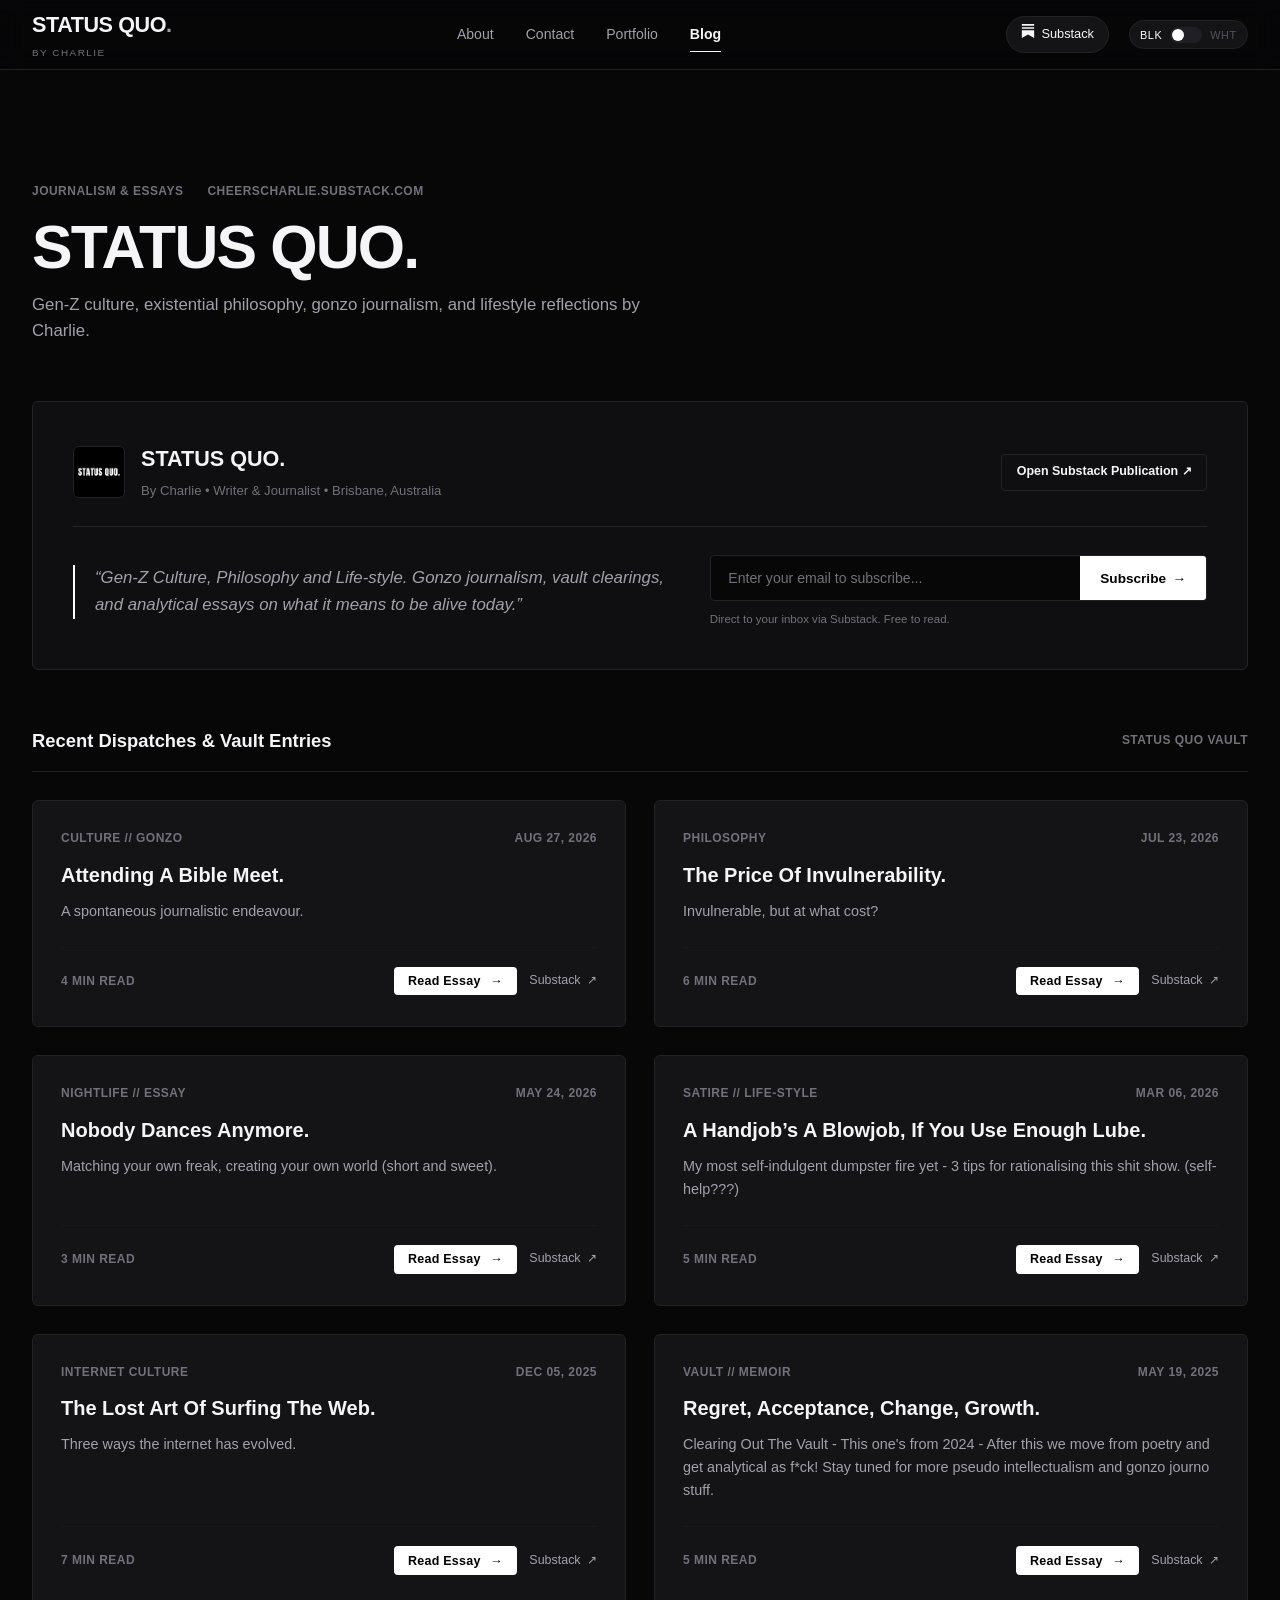
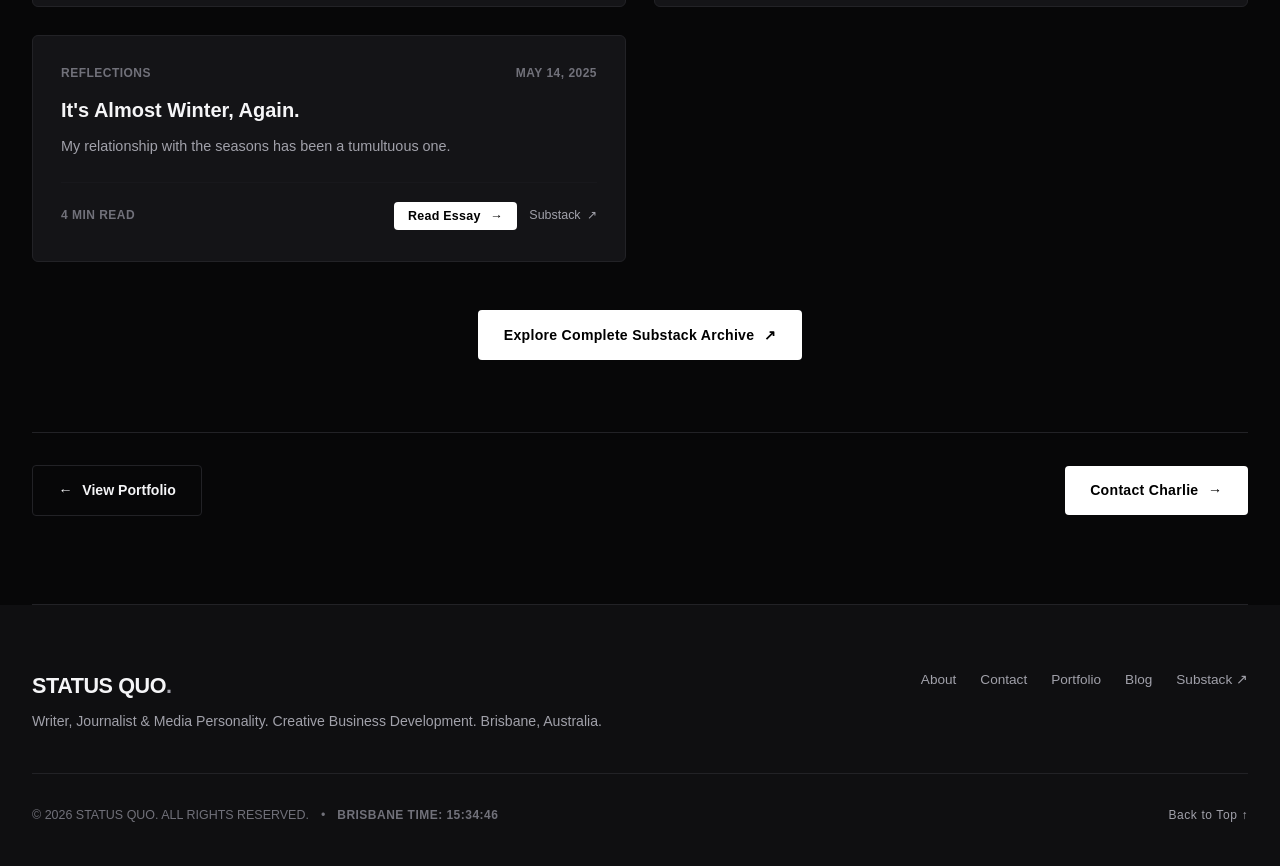
==== blog.html @ aef382a7 "Add files via upload" ====
<!DOCTYPE html>
<html lang="en" data-theme="dark">
<head>
  <meta charset="UTF-8">
  <meta name="viewport" content="width=device-width, initial-scale=1.0">
  <title>BLOG & DISPATCHES — Status Quo. | Charlie</title>
  <meta name="description" content="Status Quo. — Gen-Z Culture, Philosophy and Life-style by Charlie. Dispatches and gonzo journalism from cheerscharlie.substack.com.">

  <!-- Open Graph -->
  <meta property="og:title" content="STATUS QUO. — Blog & Dispatches | Charlie">
  <meta property="og:description" content="Gen-Z Culture, Philosophy and Life-style by Charlie.">
  <meta property="og:type" content="website">
  <meta property="og:image" content="./substack_logo.png">

  <!-- Google Fonts -->
  <link rel="preconnect" href="https://fonts.googleapis.com">
  <link rel="preconnect" href="https://fonts.gstatic.com" crossorigin>
  <link href="https://fonts.googleapis.com/css2?family=Inter:wght@300;400;500;600;700&family=JetBrains+Mono:wght@400;500&family=Space+Grotesk:wght@500;600;700&family=Syne:wght@700;800&display=swap" rel="stylesheet">

  <link rel="stylesheet" href="./style.css">
</head>
<body data-page="blog">

  <!-- Sticky Minimal Navigation -->
  <header class="site-header" id="header">
    <div class="nav-container">
      <a href="./index.html" class="brand-link" aria-label="Status Quo Home">
        <span class="brand-logo-text">STATUS QUO<span class="dot">.</span></span>
        <span class="brand-sub">BY CHARLIE</span>
      </a>

      <nav class="main-nav" aria-label="Main Navigation">
        <ul class="nav-links">
          <li><a href="./index.html#about" class="nav-link">About</a></li>
          <li><a href="./index.html#contact" class="nav-link">Contact</a></li>
          <li><a href="./portfolio.html" class="nav-link">Portfolio</a></li>
          <li><a href="./blog.html" class="nav-link active">Blog</a></li>
        </ul>
      </nav>

      <div class="nav-actions">
        <!-- Substack Outlink -->
        <a href="https://cheerscharlie.substack.com/" target="_blank" rel="noopener noreferrer" class="substack-pill-btn" title="Visit Cheers Charlie Substack">
          <span class="substack-icon">
            <svg width="14" height="14" viewBox="0 0 24 24" fill="currentColor">
              <path d="M22.539 8.242H1.46V5.406h21.08v2.836zM1.46 10.812V24L12 18.11 22.54 24V10.812H1.46zM22.54 0H1.46v2.836h21.08V0z"/>
            </svg>
          </span>
          <span class="substack-text">Substack</span>
        </a>

        <!-- Black Mode / White Mode Switch -->
        <button id="theme-toggle" class="theme-toggle-btn" aria-label="Toggle Black/White Theme" title="Toggle Black/White Mode (Press 'T')">
          <span class="theme-mode-label dark-label">BLK</span>
          <div class="toggle-slider">
            <span class="toggle-thumb"></span>
          </div>
          <span class="theme-mode-label light-label">WHT</span>
        </button>

        <!-- Mobile Menu Toggle -->
        <button id="mobile-toggle" class="mobile-toggle-btn" aria-label="Open Navigation Menu">
          <span></span>
          <span></span>
        </button>
      </div>
    </div>
  </header>

  <!-- Mobile Drawer Menu -->
  <div id="mobile-drawer" class="mobile-drawer" aria-hidden="true">
    <div class="mobile-drawer-inner">
      <ul class="mobile-nav-links">
        <li><a href="./index.html#about" class="mobile-link">About</a></li>
        <li><a href="./index.html#contact" class="mobile-link">Contact</a></li>
        <li><a href="./portfolio.html" class="mobile-link">Portfolio</a></li>
        <li><a href="./blog.html" class="mobile-link active">Blog</a></li>
      </ul>
      <div class="mobile-drawer-footer">
        <a href="https://cheerscharlie.substack.com/" target="_blank" rel="noopener noreferrer" class="btn-primary full-width">
          Read on Substack ↗
        </a>
      </div>
    </div>
  </div>

  <main class="page-main">
    <div class="section-container">

      <!-- ===================================================================
           1. FEED VIEW (Articles List & Substack Banner)
           =================================================================== -->
      <section class="section blog-page-section blog-feed-view" id="blog-feed-view">
        <div class="section-header">
          <div class="section-meta">
            <span class="section-tag mono-tag">JOURNALISM & ESSAYS</span>
            <span class="section-tag mono-tag">CHEERSCHARLIE.SUBSTACK.COM</span>
          </div>
          <div class="section-title-row">
            <h1 class="section-title">STATUS QUO.</h1>
            <p class="section-subtitle">
              Gen-Z culture, existential philosophy, gonzo journalism, and lifestyle reflections by Charlie.
            </p>
          </div>
        </div>

        <!-- Substack Featured Hero Banner -->
        <div class="substack-hero-card">
          <div class="substack-card-header">
            <div class="pub-badge">
              <img src="./substack_logo.png" alt="Status Quo Publication Logo" class="pub-logo-img">
              <div class="pub-info">
                <span class="pub-name">STATUS QUO.</span>
                <span class="pub-desc">By Charlie • Writer & Journalist • Brisbane, Australia</span>
              </div>
            </div>
            <a href="https://cheerscharlie.substack.com/" target="_blank" rel="noopener noreferrer" class="btn-outline sm">
              Open Substack Publication ↗
            </a>
          </div>

          <div class="substack-card-body">
            <div class="substack-blurb">
              <blockquote>
                “Gen-Z Culture, Philosophy and Life-style. Gonzo journalism, vault clearings, and analytical essays on what it means to be alive today.”
              </blockquote>
            </div>

            <!-- Integrated Newsletter Subscribe Widget -->
            <form 
              class="newsletter-box" 
              action="https://cheerscharlie.substack.com/subscribe" 
              method="get" 
              target="_blank"
            >
              <div class="newsletter-input-wrap">
                <input 
                  type="email" 
                  name="email" 
                  class="newsletter-input" 
                  placeholder="Enter your email to subscribe..." 
                  required
                >
                <button type="submit" class="newsletter-submit-btn">
                  <span>Subscribe</span>
                  <span class="btn-arrow">→</span>
                </button>
              </div>
              <p class="newsletter-disclaimer">Direct to your inbox via Substack. Free to read.</p>
            </form>
          </div>
        </div>

        <!-- Articles Feed Header -->
        <div class="articles-feed-header">
          <h2 class="articles-subheading">Recent Dispatches & Vault Entries</h2>
          <span class="mono-tag" id="article-count">STATUS QUO VAULT</span>
        </div>

        <!-- Articles Grid (Injected via script.js) -->
        <div class="articles-grid" id="articles-feed">
          <!-- Dynamically populated from posts-data.js -->
        </div>

        <div class="dispatches-footer-cta">
          <a href="https://cheerscharlie.substack.com/archive" target="_blank" rel="noopener noreferrer" class="btn-minimal">
            <span>Explore Complete Substack Archive</span>
            <span class="btn-arrow">↗</span>
          </a>
        </div>

        <!-- Page Bottom Navigation -->
        <div class="page-bottom-nav">
          <a href="./portfolio.html" class="btn-outline">
            <span class="btn-arrow">←</span>
            <span>View Portfolio</span>
          </a>
          <a href="./index.html#contact" class="btn-minimal">
            <span>Contact Charlie</span>
            <span class="btn-arrow">→</span>
          </a>
        </div>
      </section>

      <!-- ===================================================================
           2. FULL ARTICLE ON-SITE READER VIEW
           =================================================================== -->
      <article class="article-reader-view" id="article-reader-view" aria-hidden="true">
        <!-- Top Reader Navigation -->
        <div class="reader-top-nav">
          <button id="reader-back-btn" class="back-to-feed-btn" title="Back to all dispatches">
            <span>← Back to all essays</span>
          </button>
          <a id="reader-substack-link" href="#" target="_blank" rel="noopener noreferrer" class="btn-ghost">
            <span>Read on Substack</span>
            <span class="btn-arrow">↗</span>
          </a>
        </div>

        <!-- Article Header -->
        <header class="reader-header">
          <div class="reader-meta-row">
            <span class="mono-tag" id="reader-tag">CULTURE // GONZO</span>
            <span class="mono-tag" id="reader-date">AUG 27, 2026</span>
          </div>
          <h1 class="reader-title" id="reader-title">Article Title</h1>
          <div class="reader-byline">
            <span>By Charlie</span> • <span>Brisbane, Australia</span> • <span id="reader-read-time">4 MIN READ</span>
          </div>
        </header>

        <!-- Full Ripped Article Body Prose -->
        <div class="article-content-prose" id="reader-body">
          <!-- Full Substack HTML injected here -->
        </div>

        <!-- Article Bottom Box with Subscribe Form -->
        <div class="reader-footer-box">
          <h3 class="callout-title">Enjoyed this dispatch?</h3>
          <p class="callout-desc" style="margin-bottom: 1.5rem;">
            Subscribe to <strong>Status Quo.</strong> to receive Charlie's unfiltered essays, cultural commentary, and gonzo journalism directly to your inbox.
          </p>
          <form 
            class="newsletter-box" 
            action="https://cheerscharlie.substack.com/subscribe" 
            method="get" 
            target="_blank"
          >
            <div class="newsletter-input-wrap">
              <input 
                type="email" 
                name="email" 
                class="newsletter-input" 
                placeholder="Enter your email to subscribe..." 
                required
              >
              <button type="submit" class="newsletter-submit-btn">
                <span>Subscribe</span>
                <span class="btn-arrow">→</span>
              </button>
            </div>
            <p class="newsletter-disclaimer">Free to read. Direct to your inbox via Substack.</p>
          </form>
        </div>

        <!-- Reader Bottom Navigation (Prev / Back / Next) -->
        <div class="reader-bottom-nav">
          <button id="reader-prev-btn" class="btn-outline sm">
            <span>← Previous Dispatch</span>
          </button>
          <button id="reader-back-bottom-btn" class="btn-ghost">
            <span>All Essays</span>
          </button>
          <button id="reader-next-btn" class="btn-outline sm">
            <span>Next Dispatch →</span>
          </button>
        </div>
      </article>

    </div>
  </main>

  <!-- SITE FOOTER -->
  <footer class="site-footer">
    <div class="footer-container">
      <div class="footer-top">
        <div class="footer-brand">
          <span class="brand-logo-text">STATUS QUO<span class="dot">.</span></span>
          <p class="footer-tagline">Writer, Journalist & Media Personality. Creative Business Development. Brisbane, Australia.</p>
        </div>

        <div class="footer-nav">
          <a href="./index.html#about">About</a>
          <a href="./index.html#contact">Contact</a>
          <a href="./portfolio.html">Portfolio</a>
          <a href="./blog.html">Blog</a>
          <a href="https://cheerscharlie.substack.com/" target="_blank" rel="noopener noreferrer">Substack ↗</a>
        </div>
      </div>

      <div class="footer-bottom">
        <div class="footer-info">
          <span>© 2026 STATUS QUO. ALL RIGHTS RESERVED.</span>
          <span class="footer-sep">•</span>
          <span id="live-clock" class="mono-tag">BRISBANE TIME: --:--:--</span>
        </div>
        <button id="back-to-top" class="back-to-top-btn" title="Back to top">
          Back to Top ↑
        </button>
      </div>
    </div>
  </footer>

  <!-- Substack Posts Data (Ripped Articles) -->
  <script src="./posts-data.js"></script>
  <!-- Site Scripts -->
  <script src="./script.js"></script>
</body>
</html>
---- style.css ----
/* ==========================================================================
   STATUS QUO. — MINIMAL EDITORIAL PORTFOLIO & BLOG
   Design System: Brutalist Minimalism, Black & White Dual Mode
   ========================================================================== */

/* --------------------------------------------------------------------------
   1. CSS CUSTOM PROPERTIES / THEMES
   -------------------------------------------------------------------------- */
:root {
  --font-display: 'Helvetica Neue', Arial, Helvetica, -apple-system, BlinkMacSystemFont, sans-serif;
  --font-logo: 'Helvetica Neue', Arial, Helvetica, -apple-system, BlinkMacSystemFont, sans-serif;
  --font-body: 'Helvetica Neue', Arial, Helvetica, -apple-system, BlinkMacSystemFont, sans-serif;
  --font-mono: Arial, 'Helvetica Neue', Helvetica, -apple-system, BlinkMacSystemFont, sans-serif;

  --transition-theme: background-color 0.25s cubic-bezier(0.16, 1, 0.3, 1),
                      color 0.25s cubic-bezier(0.16, 1, 0.3, 1),
                      border-color 0.25s cubic-bezier(0.16, 1, 0.3, 1);
  --transition-smooth: all 0.2s cubic-bezier(0.16, 1, 0.3, 1);
  --header-height: 70px;
}

/* BLACK MODE (DEFAULT) */
html[data-theme="dark"] {
  --bg-primary: #070708;
  --bg-secondary: #0f0f11;
  --bg-surface: #141417;
  --bg-hover: #1c1c21;
  --bg-glass: rgba(7, 7, 8, 0.85);

  --text-primary: #f5f5f7;
  --text-secondary: #a1a1aa;
  --text-muted: #71717a;
  --text-invert: #070708;

  --border-primary: #222226;
  --border-subtle: #18181c;
  --border-highlight: #3f3f46;

  --accent-solid: #ffffff;
  --accent-text: #000000;
  --tag-bg: #141417;
  --tag-border: #27272a;

  --card-shadow: 0 4px 24px rgba(0, 0, 0, 0.4);
  --lightbox-bg: rgba(5, 5, 6, 0.96);
  --ticker-bg: #0c0c0e;

  --toggle-track: #1f1f24;
  --toggle-thumb: #ffffff;
  --toggle-active-label: #ffffff;
  --toggle-inactive-label: #52525b;
}

/* WHITE MODE */
html[data-theme="light"] {
  --bg-primary: #ffffff;
  --bg-secondary: #f6f6f8;
  --bg-surface: #f0f0f3;
  --bg-hover: #e8e8ed;
  --bg-glass: rgba(255, 255, 255, 0.88);

  --text-primary: #0a0a0c;
  --text-secondary: #4a4a55;
  --text-muted: #828290;
  --text-invert: #ffffff;

  --border-primary: #e0e0e6;
  --border-subtle: #ececf2;
  --border-highlight: #b0b0bc;

  --accent-solid: #0a0a0c;
  --accent-text: #ffffff;
  --tag-bg: #f0f0f4;
  --tag-border: #dcdce4;

  --card-shadow: 0 4px 24px rgba(0, 0, 0, 0.06);
  --lightbox-bg: rgba(250, 250, 252, 0.97);
  --ticker-bg: #f2f2f5;

  --toggle-track: #e0e0e6;
  --toggle-thumb: #0a0a0c;
  --toggle-active-label: #0a0a0c;
  --toggle-inactive-label: #a0a0aa;
}

/* --------------------------------------------------------------------------
   2. RESET & BASE
   -------------------------------------------------------------------------- */
*, *::before, *::after {
  box-sizing: border-box;
  margin: 0;
  padding: 0;
}

html {
  scroll-behavior: smooth;
  font-size: 16px;
  -webkit-font-smoothing: antialiased;
  -moz-osx-font-smoothing: grayscale;
}

body {
  background-color: var(--bg-primary);
  color: var(--text-primary);
  font-family: var(--font-body);
  line-height: 1.6;
  transition: var(--transition-theme);
  overflow-x: hidden;
  min-height: 100vh;
}

img, video {
  display: block;
  max-width: 100%;
  height: auto;
}

a {
  color: inherit;
  text-decoration: none;
  transition: var(--transition-smooth);
}

button {
  font-family: inherit;
  cursor: pointer;
  border: none;
  background: none;
  color: inherit;
}

/* Selection */
::selection {
  background: var(--text-primary);
  color: var(--bg-primary);
}

/* --------------------------------------------------------------------------
   3. TYPOGRAPHY & COMMON ATOMS
   -------------------------------------------------------------------------- */
.mono-tag {
  font-family: var(--font-mono);
  font-size: 0.75rem;
  letter-spacing: 0.04em;
  font-weight: 600;
  text-transform: uppercase;
  color: var(--text-muted);
}

.kbd {
  display: inline-block;
  padding: 0.15rem 0.35rem;
  font-size: 0.7rem;
  font-family: var(--font-mono);
  border: 1px solid var(--border-primary);
  border-radius: 3px;
  background-color: var(--bg-surface);
}

.pulsing-dot {
  display: inline-block;
  width: 7px;
  height: 7px;
  border-radius: 50%;
  background-color: #ef4444;
  margin-right: 6px;
  animation: pulse-red 2s infinite ease-in-out;
}

.pulsing-dot-green {
  display: inline-block;
  width: 8px;
  height: 8px;
  border-radius: 50%;
  background-color: #22c55e;
  margin-right: 6px;
  animation: pulse-green 2s infinite ease-in-out;
}

@keyframes pulse-red {
  0%, 100% { opacity: 1; transform: scale(1); }
  50% { opacity: 0.3; transform: scale(0.85); }
}

@keyframes pulse-green {
  0%, 100% { opacity: 1; transform: scale(1); }
  50% { opacity: 0.4; transform: scale(0.9); }
}

/* --------------------------------------------------------------------------
   4. NAVIGATION HEADER
   -------------------------------------------------------------------------- */
.site-header {
  position: fixed;
  top: 0;
  left: 0;
  width: 100%;
  height: var(--header-height);
  background-color: var(--bg-glass);
  backdrop-filter: blur(12px);
  -webkit-backdrop-filter: blur(12px);
  border-bottom: 1px solid var(--border-primary);
  z-index: 100;
  transition: var(--transition-theme);
}

.nav-container {
  max-width: 1360px;
  height: 100%;
  margin: 0 auto;
  padding: 0 2rem;
  display: flex;
  align-items: center;
  justify-content: space-between;
}

/* Brand */
.brand-link {
  display: flex;
  flex-direction: column;
  gap: 2px;
}

.brand-logo-text {
  font-family: var(--font-logo);
  font-weight: 800;
  font-size: 1.35rem;
  letter-spacing: -0.02em;
  color: var(--text-primary);
  display: flex;
  align-items: baseline;
}

.brand-logo-text .dot {
  color: var(--text-secondary);
}

.brand-sub {
  font-family: var(--font-mono);
  font-size: 0.62rem;
  letter-spacing: 0.15em;
  color: var(--text-muted);
}

/* Main Nav */
.main-nav {
  display: flex;
  align-items: center;
}

.nav-links {
  display: flex;
  list-style: none;
  gap: 2rem;
}

.nav-link {
  font-size: 0.88rem;
  font-weight: 500;
  color: var(--text-secondary);
  display: flex;
  align-items: center;
  gap: 0.35rem;
  padding: 0.4rem 0;
  position: relative;
}

.nav-num {
  font-family: var(--font-mono);
  font-size: 0.68rem;
  color: var(--text-muted);
}

.nav-link:hover {
  color: var(--text-primary);
}

.nav-link::after {
  content: '';
  position: absolute;
  bottom: 0;
  left: 0;
  width: 0;
  height: 1px;
  background-color: var(--text-primary);
  transition: width 0.2s ease;
}

.nav-link:hover::after {
  width: 100%;
}

/* Nav Actions */
.nav-actions {
  display: flex;
  align-items: center;
  gap: 1.25rem;
}

/* Substack Pill Button */
.substack-pill-btn {
  display: inline-flex;
  align-items: center;
  gap: 0.4rem;
  padding: 0.45rem 0.85rem;
  border-radius: 999px;
  background-color: var(--bg-surface);
  border: 1px solid var(--border-primary);
  font-size: 0.8rem;
  font-weight: 500;
  color: var(--text-primary);
}

.substack-pill-btn:hover {
  background-color: var(--accent-solid);
  color: var(--accent-text);
  border-color: var(--accent-solid);
}

/* Theme Toggle Button */
.theme-toggle-btn {
  display: flex;
  align-items: center;
  gap: 0.5rem;
  padding: 0.35rem 0.65rem;
  background-color: var(--bg-surface);
  border: 1px solid var(--border-primary);
  border-radius: 999px;
  transition: var(--transition-smooth);
}

.theme-toggle-btn:hover {
  border-color: var(--border-highlight);
}

.theme-mode-label {
  font-family: var(--font-mono);
  font-size: 0.68rem;
  letter-spacing: 0.05em;
  transition: color 0.2s;
}

.dark-label {
  color: var(--toggle-active-label);
}

.light-label {
  color: var(--toggle-inactive-label);
}

html[data-theme="light"] .dark-label {
  color: var(--toggle-inactive-label);
}

html[data-theme="light"] .light-label {
  color: var(--toggle-active-label);
}

.toggle-slider {
  width: 32px;
  height: 16px;
  background-color: var(--toggle-track);
  border-radius: 999px;
  position: relative;
  padding: 2px;
}

.toggle-thumb {
  position: absolute;
  top: 2px;
  left: 2px;
  width: 12px;
  height: 12px;
  background-color: var(--toggle-thumb);
  border-radius: 50%;
  transition: transform 0.25s cubic-bezier(0.16, 1, 0.3, 1);
}

html[data-theme="light"] .toggle-thumb {
  transform: translateX(16px);
}

/* Mobile Hamburger Toggle */
.mobile-toggle-btn {
  display: none;
  flex-direction: column;
  gap: 6px;
  width: 28px;
  height: 28px;
  justify-content: center;
  align-items: center;
}

.mobile-toggle-btn span {
  width: 20px;
  height: 2px;
  background-color: var(--text-primary);
  transition: var(--transition-smooth);
}

/* Mobile Drawer */
.mobile-drawer {
  position: fixed;
  top: var(--header-height);
  left: 0;
  width: 100%;
  height: calc(100vh - var(--header-height));
  background-color: var(--bg-primary);
  border-top: 1px solid var(--border-primary);
  z-index: 99;
  display: none;
  opacity: 0;
  transform: translateY(-10px);
  transition: opacity 0.25s ease, transform 0.25s ease;
}

.mobile-drawer.open {
  display: block;
  opacity: 1;
  transform: translateY(0);
}

.mobile-drawer-inner {
  padding: 2.5rem 2rem;
  display: flex;
  flex-direction: column;
  height: 100%;
  justify-content: space-between;
}

.mobile-nav-links {
  list-style: none;
  display: flex;
  flex-direction: column;
  gap: 1.5rem;
}

.mobile-link {
  font-family: var(--font-display);
  font-size: 1.75rem;
  font-weight: 700;
  display: flex;
  align-items: center;
  gap: 1rem;
}

/* --------------------------------------------------------------------------
   5. BUTTONS
   -------------------------------------------------------------------------- */
.btn-minimal {
  display: inline-flex;
  align-items: center;
  gap: 0.6rem;
  padding: 0.85rem 1.6rem;
  background-color: var(--accent-solid);
  color: var(--accent-text);
  font-size: 0.88rem;
  font-weight: 600;
  letter-spacing: 0.02em;
  border-radius: 4px;
  transition: var(--transition-smooth);
}

.btn-minimal:hover {
  transform: translateY(-2px);
  box-shadow: 0 6px 20px rgba(0, 0, 0, 0.2);
}

.btn-outline {
  display: inline-flex;
  align-items: center;
  gap: 0.6rem;
  padding: 0.85rem 1.6rem;
  background-color: transparent;
  color: var(--text-primary);
  border: 1px solid var(--border-primary);
  font-size: 0.88rem;
  font-weight: 600;
  border-radius: 4px;
  transition: var(--transition-smooth);
}

.btn-outline:hover {
  border-color: var(--text-primary);
  background-color: var(--bg-hover);
}

.btn-outline.sm {
  padding: 0.45rem 0.9rem;
  font-size: 0.78rem;
}

.btn-ghost {
  display: inline-flex;
  align-items: center;
  gap: 0.4rem;
  font-family: var(--font-mono);
  font-size: 0.82rem;
  color: var(--text-secondary);
  padding: 0.85rem 0;
}

.btn-ghost:hover {
  color: var(--text-primary);
}

.btn-arrow {
  transition: transform 0.2s ease;
}

.btn-minimal:hover .btn-arrow,
.btn-outline:hover .btn-arrow,
.btn-ghost:hover .btn-arrow {
  transform: translateX(3px);
}

.full-width {
  width: 100%;
  justify-content: center;
}

/* --------------------------------------------------------------------------
   6. HERO SECTION
   -------------------------------------------------------------------------- */
.hero-section {
  padding-top: calc(var(--header-height) + 3.5rem);
  padding-bottom: 3rem;
  border-bottom: 1px solid var(--border-primary);
}

.hero-container {
  max-width: 1360px;
  margin: 0 auto;
  padding: 0 2rem;
}

.hero-meta-bar {
  display: flex;
  align-items: center;
  justify-content: space-between;
  padding-bottom: 1.5rem;
  border-bottom: 1px solid var(--border-primary);
  margin-bottom: 2.5rem;
}

.status-live-indicator {
  display: inline-flex;
  align-items: center;
  font-family: var(--font-mono);
  font-size: 0.72rem;
  font-weight: 600;
  letter-spacing: 0.05em;
  color: var(--text-primary);
}

.hero-title-wrap {
  margin-bottom: 2.5rem;
}

.hero-headline {
  font-family: var(--font-display);
  font-size: clamp(2.5rem, 6.5vw, 5.8rem);
  font-weight: 700;
  line-height: 0.95;
  letter-spacing: -0.04em;
  text-transform: uppercase;
}

.outline-text {
  color: transparent;
  -webkit-text-stroke: 1.5px var(--text-primary);
}

.hero-body-grid {
  display: grid;
  grid-template-columns: 1fr 1.1fr;
  gap: 3.5rem;
  align-items: center;
  margin-bottom: 3.5rem;
}

.lead-text {
  font-size: 1.18rem;
  line-height: 1.7;
  color: var(--text-secondary);
  margin-bottom: 2rem;
}

.lead-text strong {
  color: var(--text-primary);
  font-weight: 600;
}

.hero-cta-group {
  display: flex;
  flex-wrap: wrap;
  align-items: center;
  gap: 1rem;
}

/* Hero Visual Banner Frame */
.hero-preview-frame {
  position: relative;
  border: 1px solid var(--border-primary);
  border-radius: 6px;
  overflow: hidden;
  background-color: var(--bg-surface);
}

.preview-media-container {
  position: relative;
  aspect-ratio: 16 / 9;
  cursor: pointer;
  overflow: hidden;
}

.hero-img {
  width: 100%;
  height: 100%;
  object-fit: cover;
  transition: transform 0.5s ease;
}

.preview-media-container:hover .hero-img {
  transform: scale(1.03);
}

.hero-media-overlay {
  position: absolute;
  inset: 0;
  display: flex;
  flex-direction: column;
  justify-content: space-between;
  padding: 1.25rem;
  background: linear-gradient(180deg, rgba(0,0,0,0.6) 0%, transparent 40%, rgba(0,0,0,0.85) 100%);
  color: #ffffff;
  opacity: 0.95;
  transition: opacity 0.25s ease;
}

.overlay-top, .overlay-bottom {
  display: flex;
  justify-content: space-between;
  align-items: center;
}

.overlay-top .tag-mono {
  background: rgba(0,0,0,0.6);
  padding: 0.25rem 0.5rem;
  border-radius: 3px;
  border: 1px solid rgba(255,255,255,0.2);
  color: #ffffff;
  font-size: 0.68rem;
}

.overlay-caption {
  font-size: 0.88rem;
  font-weight: 500;
}

.overlay-action {
  font-family: var(--font-mono);
  font-size: 0.72rem;
  letter-spacing: 0.05em;
  opacity: 0.8;
}

/* Marquee Ticker */
.ticker-strip {
  width: 100%;
  overflow: hidden;
  border-top: 1px solid var(--border-primary);
  padding: 0.85rem 0;
  background-color: var(--ticker-bg);
  white-space: nowrap;
}

.ticker-content {
  display: inline-block;
  animation: marquee 35s linear infinite;
  font-family: var(--font-mono);
  font-size: 0.75rem;
  letter-spacing: 0.12em;
  color: var(--text-muted);
}

.ticker-sep {
  margin: 0 1.25rem;
  color: var(--border-highlight);
}

@keyframes marquee {
  0% { transform: translateX(0%); }
  100% { transform: translateX(-50%); }
}

/* --------------------------------------------------------------------------
   7. SECTIONS GENERAL
   -------------------------------------------------------------------------- */
.section {
  padding: 5.5rem 0;
  border-bottom: 1px solid var(--border-primary);
}

.section-container {
  max-width: 1360px;
  margin: 0 auto;
  padding: 0 2rem;
}

.section-header {
  margin-bottom: 3.5rem;
}

.section-meta {
  display: flex;
  align-items: center;
  gap: 1.5rem;
  margin-bottom: 1rem;
}

.section-title {
  font-family: var(--font-display);
  font-size: clamp(2.2rem, 5vw, 3.8rem);
  font-weight: 700;
  letter-spacing: -0.03em;
  line-height: 1;
  text-transform: uppercase;
}

.section-subtitle {
  font-size: 1.05rem;
  color: var(--text-secondary);
  max-width: 650px;
  margin-top: 0.85rem;
}

/* --------------------------------------------------------------------------
   8. PORTFOLIO SECTION & LIGHTBOX
   -------------------------------------------------------------------------- */
.portfolio-controls {
  display: flex;
  justify-content: space-between;
  align-items: center;
  flex-wrap: wrap;
  gap: 1rem;
  margin-top: 2.5rem;
  padding-bottom: 1.5rem;
  border-bottom: 1px solid var(--border-primary);
}

.filter-pills {
  display: flex;
  gap: 0.6rem;
  flex-wrap: wrap;
}

.filter-btn {
  padding: 0.5rem 1rem;
  border: 1px solid var(--border-primary);
  border-radius: 999px;
  font-size: 0.82rem;
  font-weight: 500;
  color: var(--text-secondary);
  background-color: var(--bg-surface);
  transition: var(--transition-smooth);
  display: inline-flex;
  align-items: center;
  gap: 0.4rem;
}

.filter-btn:hover {
  border-color: var(--border-highlight);
  color: var(--text-primary);
}

.filter-btn.active {
  background-color: var(--accent-solid);
  color: var(--accent-text);
  border-color: var(--accent-solid);
}

.count-badge {
  font-family: var(--font-mono);
  font-size: 0.68rem;
  opacity: 0.75;
}

/* Portfolio Grid */
.portfolio-grid {
  display: grid;
  grid-template-columns: repeat(3, 1fr);
  gap: 1.75rem;
  margin-top: 2.5rem;
}

.portfolio-card {
  position: relative;
  background-color: var(--bg-surface);
  border: 1px solid var(--border-primary);
  border-radius: 6px;
  overflow: hidden;
  cursor: pointer;
  transition: transform 0.3s cubic-bezier(0.16, 1, 0.3, 1),
              box-shadow 0.3s cubic-bezier(0.16, 1, 0.3, 1),
              border-color 0.2s ease;
  display: flex;
  flex-direction: column;
}

.portfolio-card:hover {
  transform: translateY(-4px);
  border-color: var(--border-highlight);
  box-shadow: var(--card-shadow);
}

.card-media-wrapper {
  position: relative;
  aspect-ratio: 16 / 9;
  background-color: #000000;
  overflow: hidden;
}

.card-media-wrapper img {
  width: 100%;
  height: 100%;
  object-fit: cover;
  transition: transform 0.5s cubic-bezier(0.16, 1, 0.3, 1);
}

.card-media-wrapper video {
  width: 100%;
  height: 100%;
  object-fit: cover;
}

.portfolio-card:hover .card-media-wrapper img {
  transform: scale(1.05);
}

/* Card badges */
.card-type-badge {
  position: absolute;
  top: 10px;
  left: 10px;
  padding: 3px 8px;
  background: rgba(0, 0, 0, 0.75);
  backdrop-filter: blur(4px);
  color: #ffffff;
  font-family: var(--font-mono);
  font-size: 0.65rem;
  border-radius: 3px;
  letter-spacing: 0.05em;
  border: 1px solid rgba(255, 255, 255, 0.15);
  display: flex;
  align-items: center;
  gap: 4px;
}

.card-view-badge {
  position: absolute;
  bottom: 10px;
  right: 10px;
  width: 28px;
  height: 28px;
  background: rgba(0, 0, 0, 0.75);
  color: #ffffff;
  border-radius: 50%;
  display: flex;
  align-items: center;
  justify-content: center;
  font-size: 0.85rem;
  opacity: 0;
  transform: scale(0.85);
  transition: opacity 0.2s, transform 0.2s;
}

.portfolio-card:hover .card-view-badge {
  opacity: 1;
  transform: scale(1);
}

.card-info {
  padding: 1.1rem 1.25rem;
  display: flex;
  flex-direction: column;
  gap: 0.35rem;
  background-color: var(--bg-surface);
  border-top: 1px solid var(--border-subtle);
  flex-grow: 1;
}

.card-meta-row {
  display: flex;
  justify-content: space-between;
  align-items: center;
}

.card-index {
  font-family: var(--font-mono);
  font-size: 0.7rem;
  color: var(--text-muted);
}

.card-tag {
  font-family: var(--font-mono);
  font-size: 0.68rem;
  color: var(--text-secondary);
}

.card-title {
  font-size: 0.95rem;
  font-weight: 600;
  color: var(--text-primary);
  line-height: 1.35;
}

/* Portfolio Callout */
.portfolio-callout {
  margin-top: 3.5rem;
  padding: 2.5rem;
  background-color: var(--bg-secondary);
  border: 1px solid var(--border-primary);
  border-radius: 6px;
  display: flex;
  justify-content: space-between;
  align-items: center;
  flex-wrap: wrap;
  gap: 1.5rem;
}

.callout-title {
  font-size: 1.3rem;
  font-weight: 700;
  margin-bottom: 0.35rem;
}

.callout-desc {
  color: var(--text-secondary);
  font-size: 0.95rem;
}

/* --------------------------------------------------------------------------
   9. LIGHTBOX MODAL
   -------------------------------------------------------------------------- */
.lightbox {
  position: fixed;
  inset: 0;
  z-index: 1000;
  display: flex;
  align-items: center;
  justify-content: center;
  opacity: 0;
  pointer-events: none;
  transition: opacity 0.25s ease;
}

.lightbox.active {
  opacity: 1;
  pointer-events: auto;
}

.lightbox-backdrop {
  position: absolute;
  inset: 0;
  background-color: var(--lightbox-bg);
  backdrop-filter: blur(16px);
  -webkit-backdrop-filter: blur(16px);
}

.lightbox-content-box {
  position: relative;
  width: 92vw;
  max-width: 1240px;
  height: 90vh;
  display: flex;
  flex-direction: column;
  z-index: 2;
}

.lightbox-topbar {
  display: flex;
  justify-content: space-between;
  align-items: center;
  padding: 0.5rem 0 1rem;
}

.lightbox-indexer {
  display: flex;
  gap: 1rem;
  align-items: center;
}

.lightbox-close-btn {
  font-size: 1.4rem;
  padding: 0.4rem 0.8rem;
  border: 1px solid var(--border-primary);
  border-radius: 4px;
  background-color: var(--bg-surface);
  color: var(--text-primary);
  transition: var(--transition-smooth);
}

.lightbox-close-btn:hover {
  background-color: var(--accent-solid);
  color: var(--accent-text);
}

.lightbox-media-viewport {
  position: relative;
  flex-grow: 1;
  display: flex;
  align-items: center;
  justify-content: center;
  overflow: hidden;
}

.lightbox-media-stage {
  max-width: 100%;
  max-height: 100%;
  display: flex;
  align-items: center;
  justify-content: center;
}

.lightbox-media-stage img,
.lightbox-media-stage video {
  max-width: 100%;
  max-height: 70vh;
  object-fit: contain;
  border-radius: 4px;
  border: 1px solid var(--border-primary);
}

.lightbox-nav-btn {
  position: absolute;
  top: 50%;
  transform: translateY(-50%);
  width: 48px;
  height: 48px;
  border-radius: 50%;
  border: 1px solid var(--border-primary);
  background-color: var(--bg-surface);
  color: var(--text-primary);
  font-size: 1.75rem;
  display: flex;
  align-items: center;
  justify-content: center;
  z-index: 10;
  transition: var(--transition-smooth);
}

.lightbox-nav-btn:hover {
  background-color: var(--accent-solid);
  color: var(--accent-text);
}

.prev-btn { left: 1rem; }
.next-btn { right: 1rem; }

.lightbox-footer {
  display: flex;
  justify-content: space-between;
  align-items: center;
  padding: 1rem 0 0.5rem;
  border-top: 1px solid var(--border-primary);
}

.lightbox-title {
  font-size: 1.15rem;
  font-weight: 700;
  color: var(--text-primary);
}

.lightbox-desc {
  font-size: 0.85rem;
  color: var(--text-secondary);
}

.lightbox-link {
  color: var(--text-primary);
  border-bottom: 1px solid currentColor;
}

/* --------------------------------------------------------------------------
   10. DISPATCHES / SUBSTACK SECTION
   -------------------------------------------------------------------------- */
.substack-hero-card {
  background-color: var(--bg-secondary);
  border: 1px solid var(--border-primary);
  border-radius: 6px;
  padding: 2.5rem;
  margin-bottom: 3.5rem;
}

.substack-card-header {
  display: flex;
  justify-content: space-between;
  align-items: center;
  padding-bottom: 1.5rem;
  border-bottom: 1px solid var(--border-primary);
  margin-bottom: 1.75rem;
}

.pub-badge {
  display: flex;
  align-items: center;
  gap: 1rem;
}

.pub-logo-img {
  width: 52px;
  height: 52px;
  border-radius: 6px;
  object-fit: cover;
  border: 1px solid var(--border-primary);
}

.pub-name {
  font-family: var(--font-display);
  font-size: 1.35rem;
  font-weight: 700;
  color: var(--text-primary);
  display: block;
}

.pub-desc {
  font-size: 0.82rem;
  color: var(--text-muted);
}

.substack-card-body {
  display: grid;
  grid-template-columns: 1.2fr 1fr;
  gap: 2.5rem;
  align-items: center;
}

.substack-blurb blockquote {
  font-size: 1.05rem;
  font-style: italic;
  line-height: 1.6;
  color: var(--text-secondary);
  border-left: 2px solid var(--accent-solid);
  padding-left: 1.25rem;
}

/* Newsletter Input Form */
.newsletter-box {
  display: flex;
  flex-direction: column;
  gap: 0.6rem;
}

.newsletter-input-wrap {
  display: flex;
  background-color: var(--bg-primary);
  border: 1px solid var(--border-primary);
  border-radius: 4px;
  overflow: hidden;
  transition: border-color 0.2s ease;
}

.newsletter-input-wrap:focus-within {
  border-color: var(--text-primary);
}

.newsletter-input {
  flex-grow: 1;
  padding: 0.85rem 1.1rem;
  background: transparent;
  border: none;
  font-size: 0.88rem;
  color: var(--text-primary);
  outline: none;
}

.newsletter-input::placeholder {
  color: var(--text-muted);
}

.newsletter-submit-btn {
  padding: 0.85rem 1.25rem;
  background-color: var(--accent-solid);
  color: var(--accent-text);
  font-weight: 600;
  font-size: 0.85rem;
  display: inline-flex;
  align-items: center;
  gap: 0.4rem;
  transition: var(--transition-smooth);
}

.newsletter-submit-btn:hover {
  opacity: 0.9;
}

.newsletter-disclaimer {
  font-size: 0.72rem;
  color: var(--text-muted);
}

/* Articles Feed */
.articles-feed-header {
  display: flex;
  justify-content: space-between;
  align-items: center;
  padding-bottom: 1rem;
  border-bottom: 1px solid var(--border-primary);
  margin-bottom: 1.75rem;
}

.articles-subheading {
  font-size: 1.15rem;
  font-weight: 600;
}

.articles-grid {
  display: grid;
  grid-template-columns: repeat(2, 1fr);
  gap: 1.75rem;
}

.article-card {
  background-color: var(--bg-surface);
  border: 1px solid var(--border-primary);
  border-radius: 6px;
  padding: 1.75rem;
  display: flex;
  flex-direction: column;
  justify-content: space-between;
  transition: transform 0.25s cubic-bezier(0.16, 1, 0.3, 1),
              border-color 0.2s ease;
}

.article-card:hover {
  transform: translateY(-3px);
  border-color: var(--border-highlight);
}

.article-meta {
  display: flex;
  justify-content: space-between;
  align-items: center;
  margin-bottom: 0.85rem;
}

.article-title {
  font-family: var(--font-display);
  font-size: 1.25rem;
  font-weight: 700;
  line-height: 1.3;
  margin-bottom: 0.75rem;
  color: var(--text-primary);
}

.article-card:hover .article-title {
  text-decoration: underline;
  text-underline-offset: 4px;
}

.article-excerpt {
  font-size: 0.9rem;
  line-height: 1.6;
  color: var(--text-secondary);
  margin-bottom: 1.5rem;
  flex-grow: 1;
}

.article-footer {
  display: flex;
  justify-content: space-between;
  align-items: center;
  padding-top: 1rem;
  border-top: 1px solid var(--border-subtle);
}

.article-read-btn {
  font-size: 0.82rem;
  font-weight: 600;
  display: inline-flex;
  align-items: center;
  gap: 0.35rem;
  color: var(--text-primary);
}

.article-read-btn:hover {
  gap: 0.55rem;
}

.dispatches-footer-cta {
  margin-top: 3rem;
  display: flex;
  justify-content: center;
}

/* --------------------------------------------------------------------------
   11. ABOUT SECTION
   -------------------------------------------------------------------------- */
.about-grid {
  display: grid;
  grid-template-columns: 400px 1fr;
  gap: 3.5rem;
  align-items: start;
}

.about-portrait-frame {
  position: relative;
}

.portrait-wrap {
  position: relative;
  aspect-ratio: 1 / 1;
  border-radius: 6px;
  overflow: hidden;
  border: 1px solid var(--border-primary);
  background-color: var(--bg-surface);
}

.portrait-img {
  width: 100%;
  height: 100%;
  object-fit: cover;
  filter: grayscale(100%) contrast(1.1);
  transition: filter 0.4s ease;
}

.portrait-wrap:hover .portrait-img {
  filter: grayscale(0%) contrast(1);
}

.portrait-overlay {
  position: absolute;
  bottom: 0;
  left: 0;
  width: 100%;
  padding: 0.75rem 1rem;
  background: linear-gradient(180deg, transparent 0%, rgba(0, 0, 0, 0.85) 100%);
  color: #ffffff;
}

.portrait-caption {
  margin-top: 0.75rem;
  text-align: center;
}

.portrait-caption .mono-tag {
  font-weight: 500;
  font-size: 0.78rem;
  letter-spacing: 0.03em;
  color: var(--text-muted);
}

.about-content {
  display: flex;
  flex-direction: column;
  gap: 1.75rem;
}

.about-statement {
  font-family: var(--font-display);
  font-size: clamp(1.4rem, 2.5vw, 1.85rem);
  line-height: 1.35;
  font-weight: 600;
  color: var(--text-primary);
}

.about-paragraphs {
  display: flex;
  flex-direction: column;
  gap: 1.1rem;
  font-size: 1.02rem;
  line-height: 1.75;
  color: var(--text-secondary);
}

.about-experience-block {
  margin: 0.35rem 0;
  display: flex;
  flex-direction: column;
  gap: 0.6rem;
}

.experience-heading {
  color: var(--text-primary);
  font-size: 1rem;
}

.about-experience-list {
  list-style: none;
  display: flex;
  flex-direction: column;
  gap: 0.45rem;
  padding-left: 0.2rem;
}

.about-experience-list li {
  position: relative;
  padding-left: 1.25rem;
  color: var(--text-secondary);
  line-height: 1.6;
}

.about-experience-list li::before {
  content: "—";
  position: absolute;
  left: 0;
  color: var(--text-muted);
  font-weight: 500;
}

.spec-grid {
  display: grid;
  grid-template-columns: repeat(2, 1fr);
  gap: 1.25rem;
  margin-top: 1rem;
  padding-top: 1.5rem;
  border-top: 1px solid var(--border-primary);
}

.spec-item {
  display: flex;
  flex-direction: column;
  gap: 0.35rem;
}

.spec-val {
  font-size: 0.95rem;
  font-weight: 600;
  color: var(--text-primary);
}

/* --------------------------------------------------------------------------
   12. CONTACT SECTION
   -------------------------------------------------------------------------- */
.contact-card {
  background-color: var(--bg-secondary);
  border: 1px solid var(--border-primary);
  border-radius: 6px;
  padding: 3rem;
  display: grid;
  grid-template-columns: 1.2fr 1fr;
  gap: 3.5rem;
  align-items: start;
}

.contact-prompt {
  font-family: var(--font-display);
  font-size: 1.85rem;
  font-weight: 700;
  margin-bottom: 0.75rem;
}

.contact-desc {
  font-size: 1rem;
  color: var(--text-secondary);
  margin-bottom: 2rem;
  line-height: 1.6;
}

.contact-channels {
  display: flex;
  flex-direction: column;
  gap: 1.25rem;
}

.channel-row {
  display: flex;
  align-items: center;
  gap: 1.5rem;
}

.channel-label {
  min-width: 100px;
}

.channel-link {
  font-size: 0.92rem;
  font-weight: 500;
  color: var(--text-primary);
  border-bottom: 1px solid transparent;
}

.channel-link:hover {
  border-bottom-color: currentColor;
}

.email-copy-wrap {
  display: flex;
  align-items: center;
  gap: 0.75rem;
}

.copy-btn {
  padding: 0.25rem 0.55rem;
  border: 1px solid var(--border-primary);
  border-radius: 3px;
  background-color: var(--bg-surface);
  font-family: var(--font-mono);
  font-size: 0.68rem;
  letter-spacing: 0.05em;
  color: var(--text-secondary);
  transition: var(--transition-smooth);
}

.copy-btn:hover {
  background-color: var(--accent-solid);
  color: var(--accent-text);
}

.inquiry-box {
  background-color: var(--bg-surface);
  border: 1px solid var(--border-primary);
  border-radius: 6px;
  padding: 2rem;
  display: flex;
  flex-direction: column;
  gap: 1.25rem;
}

.inquiry-status {
  font-size: 0.95rem;
  color: var(--text-primary);
  line-height: 1.5;
}

.inquiry-actions {
  display: flex;
  flex-direction: column;
  gap: 0.75rem;
}

/* --------------------------------------------------------------------------
   13. FOOTER
   -------------------------------------------------------------------------- */
.site-footer {
  padding: 4rem 0 2.5rem;
  background-color: var(--bg-secondary);
}

.footer-container {
  max-width: 1360px;
  margin: 0 auto;
  padding: 0 2rem;
}

.footer-top {
  display: flex;
  justify-content: space-between;
  align-items: flex-start;
  padding-bottom: 2.5rem;
  border-bottom: 1px solid var(--border-primary);
  margin-bottom: 2rem;
  flex-wrap: wrap;
  gap: 2rem;
}

.footer-tagline {
  font-size: 0.88rem;
  color: var(--text-secondary);
  margin-top: 0.4rem;
}

.footer-nav {
  display: flex;
  gap: 1.5rem;
  flex-wrap: wrap;
}

.footer-nav a {
  font-size: 0.85rem;
  color: var(--text-secondary);
}

.footer-nav a:hover {
  color: var(--text-primary);
}

.footer-bottom {
  display: flex;
  justify-content: space-between;
  align-items: center;
  flex-wrap: wrap;
  gap: 1rem;
}

.footer-info {
  display: flex;
  align-items: center;
  gap: 0.75rem;
  font-size: 0.78rem;
  color: var(--text-muted);
}

.back-to-top-btn {
  font-family: var(--font-mono);
  font-size: 0.75rem;
  letter-spacing: 0.05em;
  color: var(--text-secondary);
  border-bottom: 1px solid transparent;
}

.back-to-top-btn:hover {
  color: var(--text-primary);
  border-bottom-color: currentColor;
}

/* --------------------------------------------------------------------------
   14. RESPONSIVE MEDIA QUERIES
   -------------------------------------------------------------------------- */
@media (max-width: 1024px) {
  .hero-body-grid {
    grid-template-columns: 1fr;
    gap: 2rem;
  }

  .portfolio-grid {
    grid-template-columns: repeat(2, 1fr);
  }

  .substack-card-body {
    grid-template-columns: 1fr;
    gap: 1.75rem;
  }

  .about-grid {
    grid-template-columns: 1fr;
    gap: 2.5rem;
  }

  .about-portrait-frame {
    max-width: 320px;
  }

  .contact-card {
    grid-template-columns: 1fr;
    gap: 2.5rem;
    padding: 2rem;
  }
}

@media (max-width: 768px) {
  .main-nav {
    display: none;
  }

  .mobile-toggle-btn {
    display: flex;
  }

  .portfolio-grid {
    grid-template-columns: 1fr;
  }

  .articles-grid {
    grid-template-columns: 1fr;
  }

  .spec-grid {
    grid-template-columns: 1fr;
  }

  .hero-meta-bar {
    flex-direction: column;
    align-items: flex-start;
    gap: 0.6rem;
  }

  .nav-container {
    padding: 0 1.25rem;
  }

  .section-container,
  .hero-container,
  .footer-container {
    padding: 0 1.25rem;
  }

  .lightbox-nav-btn {
    width: 40px;
    height: 40px;
    font-size: 1.4rem;
  }
  .prev-btn { left: 0.5rem; }
  .next-btn { right: 0.5rem; }
}


/* --------------------------------------------------------------------------
   15. MULTI-PAGE & CLEAN MEDIA EXTENSIONS (NO CAPTIONS)
   -------------------------------------------------------------------------- */
.page-main {
  padding-top: calc(var(--header-height) + 1.5rem);
}

.nav-link.active {
  color: var(--text-primary);
  font-weight: 600;
}

.nav-link.active::after {
  width: 100%;
}

/* Home Intro Box */
.hero-intro-box {
  max-width: 860px;
  margin-bottom: 3.5rem;
}

/* Clean Media Cards (No Captions) */
.clean-media-card {
  padding: 0;
  border: 1px solid var(--border-primary);
  border-radius: 6px;
  overflow: hidden;
  background-color: #000000;
  transition: transform 0.3s cubic-bezier(0.16, 1, 0.3, 1),
              border-color 0.2s ease,
              box-shadow 0.3s cubic-bezier(0.16, 1, 0.3, 1);
}

.clean-media-card:hover {
  transform: translateY(-4px) scale(1.01);
  border-color: var(--border-highlight);
  box-shadow: var(--card-shadow);
}

.clean-media-card .card-media-wrapper {
  aspect-ratio: 16 / 9;
  width: 100%;
  height: 100%;
}

/* Lightbox Clean Footer */
.clean-footer {
  justify-content: space-between;
}

/* Page Teaser Cards on Home */
.pages-teaser-row {
  margin-top: 4.5rem;
  padding-top: 2.5rem;
  border-top: 1px solid var(--border-primary);
  display: grid;
  grid-template-columns: repeat(2, 1fr);
  gap: 2rem;
}

.page-teaser-card {
  display: flex;
  flex-direction: column;
  padding: 2rem;
  background-color: var(--bg-surface);
  border: 1px solid var(--border-primary);
  border-radius: 6px;
  transition: var(--transition-smooth);
}

.page-teaser-card:hover {
  border-color: var(--text-primary);
  transform: translateY(-3px);
  box-shadow: var(--card-shadow);
}

.teaser-meta {
  display: flex;
  justify-content: space-between;
  align-items: center;
  margin-bottom: 1rem;
}

.teaser-title {
  font-family: var(--font-display);
  font-size: 1.45rem;
  font-weight: 700;
  margin-bottom: 0.5rem;
  color: var(--text-primary);
}

.teaser-desc {
  font-size: 0.95rem;
  color: var(--text-secondary);
  line-height: 1.5;
}

/* Page Bottom Navigation */
.page-bottom-nav {
  margin-top: 4.5rem;
  padding-top: 2rem;
  border-top: 1px solid var(--border-primary);
  display: flex;
  justify-content: space-between;
  align-items: center;
  flex-wrap: wrap;
  gap: 1.5rem;
}

.channel-static-val {
  font-family: var(--font-mono);
  font-size: 0.88rem;
  color: var(--text-secondary);
}

@media (max-width: 768px) {
  .pages-teaser-row {
    grid-template-columns: 1fr;
    gap: 1.25rem;
  }
}


/* Video Productions 2x2 Grid */
.portfolio-clean-grid {
  grid-template-columns: repeat(2, 1fr) !important;
  gap: 2rem !important;
}

@media (max-width: 768px) {
  .portfolio-clean-grid {
    grid-template-columns: 1fr !important;
    gap: 1.5rem !important;
  }
}

.clean-media-card .video-wrapper {
  background-color: #000000;
  cursor: pointer;
  position: relative;
  overflow: hidden;
}

.clean-media-card video {
  width: 100%;
  height: 100%;
  object-fit: cover;
  transition: transform 0.4s ease;
}

.clean-media-card:hover video {
  transform: scale(1.02);
}


/* --------------------------------------------------------------------------
   16. FULL ARTICLE ON-SITE READER (RIPPED SUBSTACK ESSAYS)
   -------------------------------------------------------------------------- */
.article-reader-view {
  display: none;
  max-width: 820px;
  margin: 0 auto;
  padding: 1.5rem 0 5rem;
}

.article-reader-view.active {
  display: block;
}

.blog-feed-view.hidden {
  display: none;
}

.reader-top-nav {
  display: flex;
  justify-content: space-between;
  align-items: center;
  padding-bottom: 1.5rem;
  margin-bottom: 2.5rem;
  border-bottom: 1px solid var(--border-primary);
}

.back-to-feed-btn {
  display: inline-flex;
  align-items: center;
  gap: 0.5rem;
  font-family: var(--font-mono);
  font-size: 0.85rem;
  color: var(--text-primary);
  padding: 0.5rem 0.9rem;
  border: 1px solid var(--border-primary);
  border-radius: 4px;
  background-color: var(--bg-surface);
  transition: var(--transition-smooth);
}

.back-to-feed-btn:hover {
  background-color: var(--accent-solid);
  color: var(--accent-text);
  border-color: var(--accent-solid);
}

.reader-header {
  margin-bottom: 2.5rem;
  padding-bottom: 2rem;
  border-bottom: 1px solid var(--border-primary);
}

.reader-meta-row {
  display: flex;
  justify-content: space-between;
  align-items: center;
  margin-bottom: 1rem;
}

.reader-title {
  font-family: var(--font-display);
  font-size: clamp(2rem, 4.5vw, 3.2rem);
  font-weight: 700;
  line-height: 1.15;
  letter-spacing: -0.02em;
  margin: 0.75rem 0 1.25rem;
  color: var(--text-primary);
}

.reader-byline {
  font-size: 0.92rem;
  color: var(--text-secondary);
}

/* Article Prose Typography */
.article-content-prose {
  font-size: 1.12rem;
  line-height: 1.85;
  color: var(--text-primary);
}

.article-content-prose p {
  margin-bottom: 1.6rem;
}

.article-content-prose h1,
.article-content-prose h2,
.article-content-prose h3 {
  font-family: var(--font-display);
  font-weight: 700;
  margin: 2.5rem 0 1rem;
  line-height: 1.25;
  color: var(--text-primary);
}

.article-content-prose h1 { font-size: 1.85rem; }
.article-content-prose h2 { font-size: 1.5rem; }
.article-content-prose h3 { font-size: 1.25rem; }

.article-content-prose blockquote {
  border-left: 3px solid var(--accent-solid);
  padding: 0.85rem 1.5rem;
  margin: 2rem 0;
  font-style: italic;
  background-color: var(--bg-surface);
  color: var(--text-primary);
  border-radius: 0 4px 4px 0;
}

.article-content-prose img,
.article-content-prose picture {
  max-width: 100%;
  height: auto;
  border-radius: 4px;
  border: 1px solid var(--border-primary);
  margin: 0 auto;
  display: block;
}

.article-content-prose .captioned-image-container {
  margin: 2.5rem 0;
  text-align: center;
}

.article-content-prose figcaption {
  font-family: var(--font-mono);
  font-size: 0.78rem;
  color: var(--text-muted);
  margin-top: 0.75rem;
}

.article-content-prose a {
  color: var(--text-primary);
  text-decoration: underline;
  text-underline-offset: 4px;
}

.article-content-prose hr {
  border: none;
  border-top: 1px solid var(--border-primary);
  margin: 3rem 0;
}

.reader-footer-box {
  margin-top: 4rem;
  padding: 2.5rem;
  background-color: var(--bg-secondary);
  border: 1px solid var(--border-primary);
  border-radius: 6px;
}

.reader-bottom-nav {
  display: flex;
  justify-content: space-between;
  align-items: center;
  margin-top: 3.5rem;
  padding-top: 2rem;
  border-top: 1px solid var(--border-primary);
  flex-wrap: wrap;
  gap: 1.5rem;
}


/* Article Card Actions & Small Buttons */
.article-actions-row {
  display: flex;
  align-items: center;
  gap: 0.75rem;
}

.btn-minimal.sm {
  padding: 0.45rem 0.9rem;
  font-size: 0.78rem;
}

.btn-ghost.sm {
  padding: 0.45rem 0;
  font-size: 0.78rem;
}
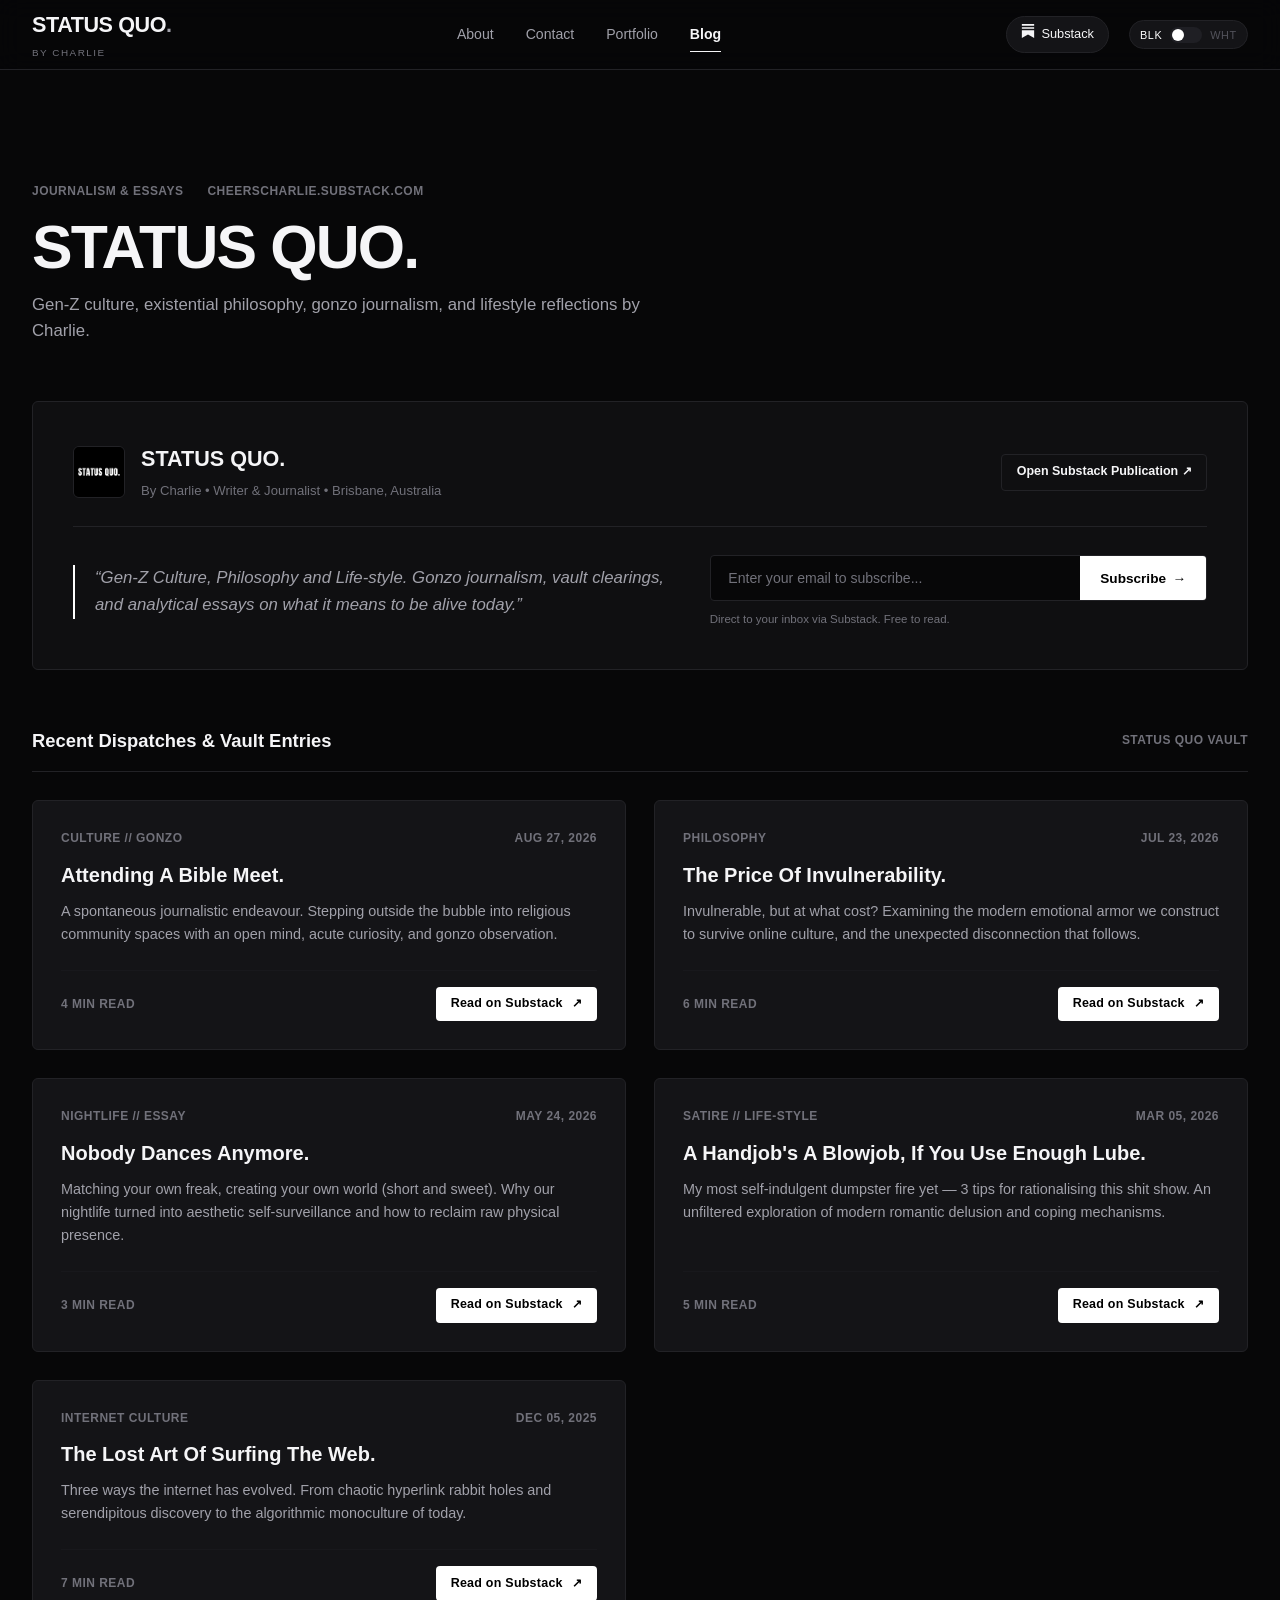
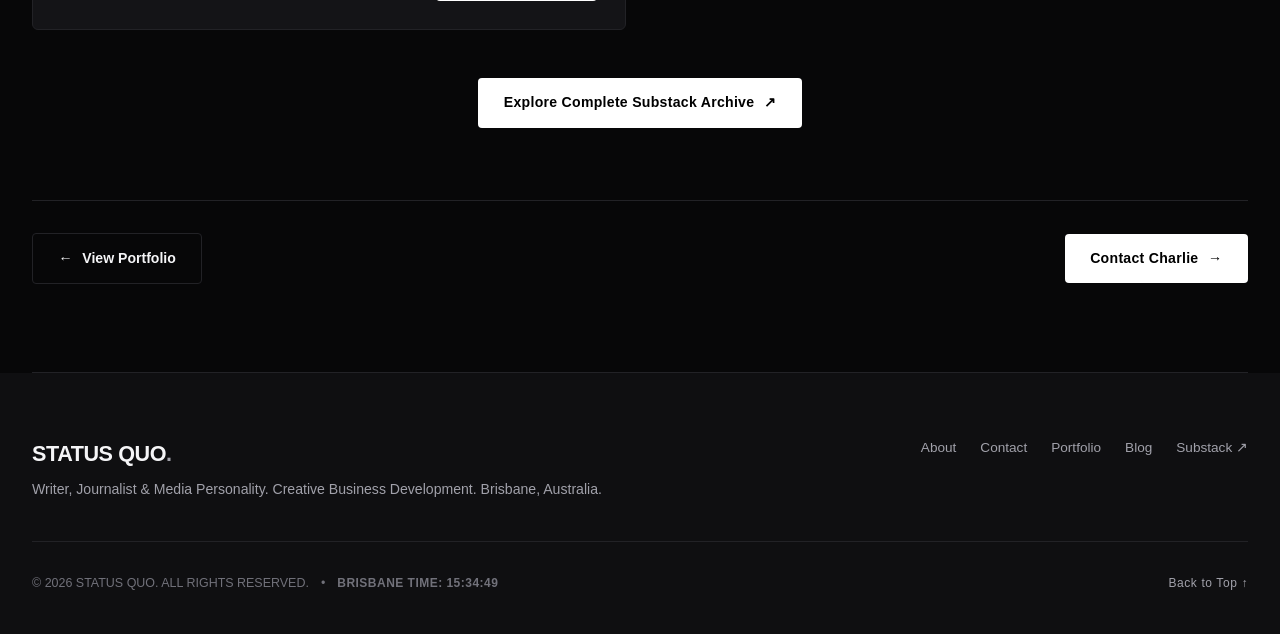
==== commit 2a418cc2: "Add files via upload" ====
--- a/blog.html
+++ b/blog.html
@@ -182,81 +182,6 @@
         </div>
       </section>
 
-      <!-- ===================================================================
-           2. FULL ARTICLE ON-SITE READER VIEW
-           =================================================================== -->
-      <article class="article-reader-view" id="article-reader-view" aria-hidden="true">
-        <!-- Top Reader Navigation -->
-        <div class="reader-top-nav">
-          <button id="reader-back-btn" class="back-to-feed-btn" title="Back to all dispatches">
-            <span>← Back to all essays</span>
-          </button>
-          <a id="reader-substack-link" href="#" target="_blank" rel="noopener noreferrer" class="btn-ghost">
-            <span>Read on Substack</span>
-            <span class="btn-arrow">↗</span>
-          </a>
-        </div>
-
-        <!-- Article Header -->
-        <header class="reader-header">
-          <div class="reader-meta-row">
-            <span class="mono-tag" id="reader-tag">CULTURE // GONZO</span>
-            <span class="mono-tag" id="reader-date">AUG 27, 2026</span>
-          </div>
-          <h1 class="reader-title" id="reader-title">Article Title</h1>
-          <div class="reader-byline">
-            <span>By Charlie</span> • <span>Brisbane, Australia</span> • <span id="reader-read-time">4 MIN READ</span>
-          </div>
-        </header>
-
-        <!-- Full Ripped Article Body Prose -->
-        <div class="article-content-prose" id="reader-body">
-          <!-- Full Substack HTML injected here -->
-        </div>
-
-        <!-- Article Bottom Box with Subscribe Form -->
-        <div class="reader-footer-box">
-          <h3 class="callout-title">Enjoyed this dispatch?</h3>
-          <p class="callout-desc" style="margin-bottom: 1.5rem;">
-            Subscribe to <strong>Status Quo.</strong> to receive Charlie's unfiltered essays, cultural commentary, and gonzo journalism directly to your inbox.
-          </p>
-          <form 
-            class="newsletter-box" 
-            action="https://cheerscharlie.substack.com/subscribe" 
-            method="get" 
-            target="_blank"
-          >
-            <div class="newsletter-input-wrap">
-              <input 
-                type="email" 
-                name="email" 
-                class="newsletter-input" 
-                placeholder="Enter your email to subscribe..." 
-                required
-              >
-              <button type="submit" class="newsletter-submit-btn">
-                <span>Subscribe</span>
-                <span class="btn-arrow">→</span>
-              </button>
-            </div>
-            <p class="newsletter-disclaimer">Free to read. Direct to your inbox via Substack.</p>
-          </form>
-        </div>
-
-        <!-- Reader Bottom Navigation (Prev / Back / Next) -->
-        <div class="reader-bottom-nav">
-          <button id="reader-prev-btn" class="btn-outline sm">
-            <span>← Previous Dispatch</span>
-          </button>
-          <button id="reader-back-bottom-btn" class="btn-ghost">
-            <span>All Essays</span>
-          </button>
-          <button id="reader-next-btn" class="btn-outline sm">
-            <span>Next Dispatch →</span>
-          </button>
-        </div>
-      </article>
-
     </div>
   </main>
 
--- a/style.css
+++ b/style.css
@@ -1823,22 +1823,79 @@
   }
 }
 
-.clean-media-card .video-wrapper {
+.clean-media-card .video-wrapper,
+.clean-media-card .yt-wrapper {
   background-color: #000000;
   cursor: pointer;
   position: relative;
   overflow: hidden;
-}
-
-.clean-media-card video {
+  width: 100%;
+  aspect-ratio: 16 / 9;
+}
+
+.clean-media-card video,
+.clean-media-card .yt-thumb-img {
   width: 100%;
   height: 100%;
   object-fit: cover;
-  transition: transform 0.4s ease;
-}
-
-.clean-media-card:hover video {
-  transform: scale(1.02);
+  transition: transform 0.4s ease, filter 0.3s ease;
+  display: block;
+}
+
+.clean-media-card:hover video,
+.clean-media-card:hover .yt-thumb-img {
+  transform: scale(1.04);
+  filter: brightness(1.08);
+}
+
+.clean-media-card .card-view-badge {
+  position: absolute;
+  top: 50%;
+  left: 50%;
+  transform: translate(-50%, -50%);
+  width: 52px;
+  height: 52px;
+  border-radius: 50%;
+  background: rgba(0, 0, 0, 0.72);
+  backdrop-filter: blur(8px);
+  -webkit-backdrop-filter: blur(8px);
+  border: 1px solid rgba(255, 255, 255, 0.25);
+  color: #ffffff;
+  display: flex;
+  align-items: center;
+  justify-content: center;
+  font-size: 1.15rem;
+  padding-left: 3px;
+  opacity: 0.85;
+  transition: transform 0.25s cubic-bezier(0.16, 1, 0.3, 1), opacity 0.2s ease, background-color 0.2s ease;
+}
+
+.clean-media-card:hover .card-view-badge {
+  opacity: 1;
+  transform: translate(-50%, -50%) scale(1.12);
+  background-color: var(--accent-solid);
+  color: var(--accent-text);
+  border-color: var(--accent-solid);
+}
+
+.yt-player-frame {
+  border: 1px solid var(--border-primary);
+  border-radius: 6px;
+  background-color: #000000;
+  box-shadow: 0 10px 40px rgba(0, 0, 0, 0.6);
+  display: block;
+}
+
+.yt-video-frame {
+  width: min(92vw, 980px);
+  aspect-ratio: 16 / 9;
+  max-height: 72vh;
+}
+
+.yt-shorts-frame {
+  height: min(74vh, 660px);
+  aspect-ratio: 9 / 16;
+  max-width: 90vw;
 }
 
 
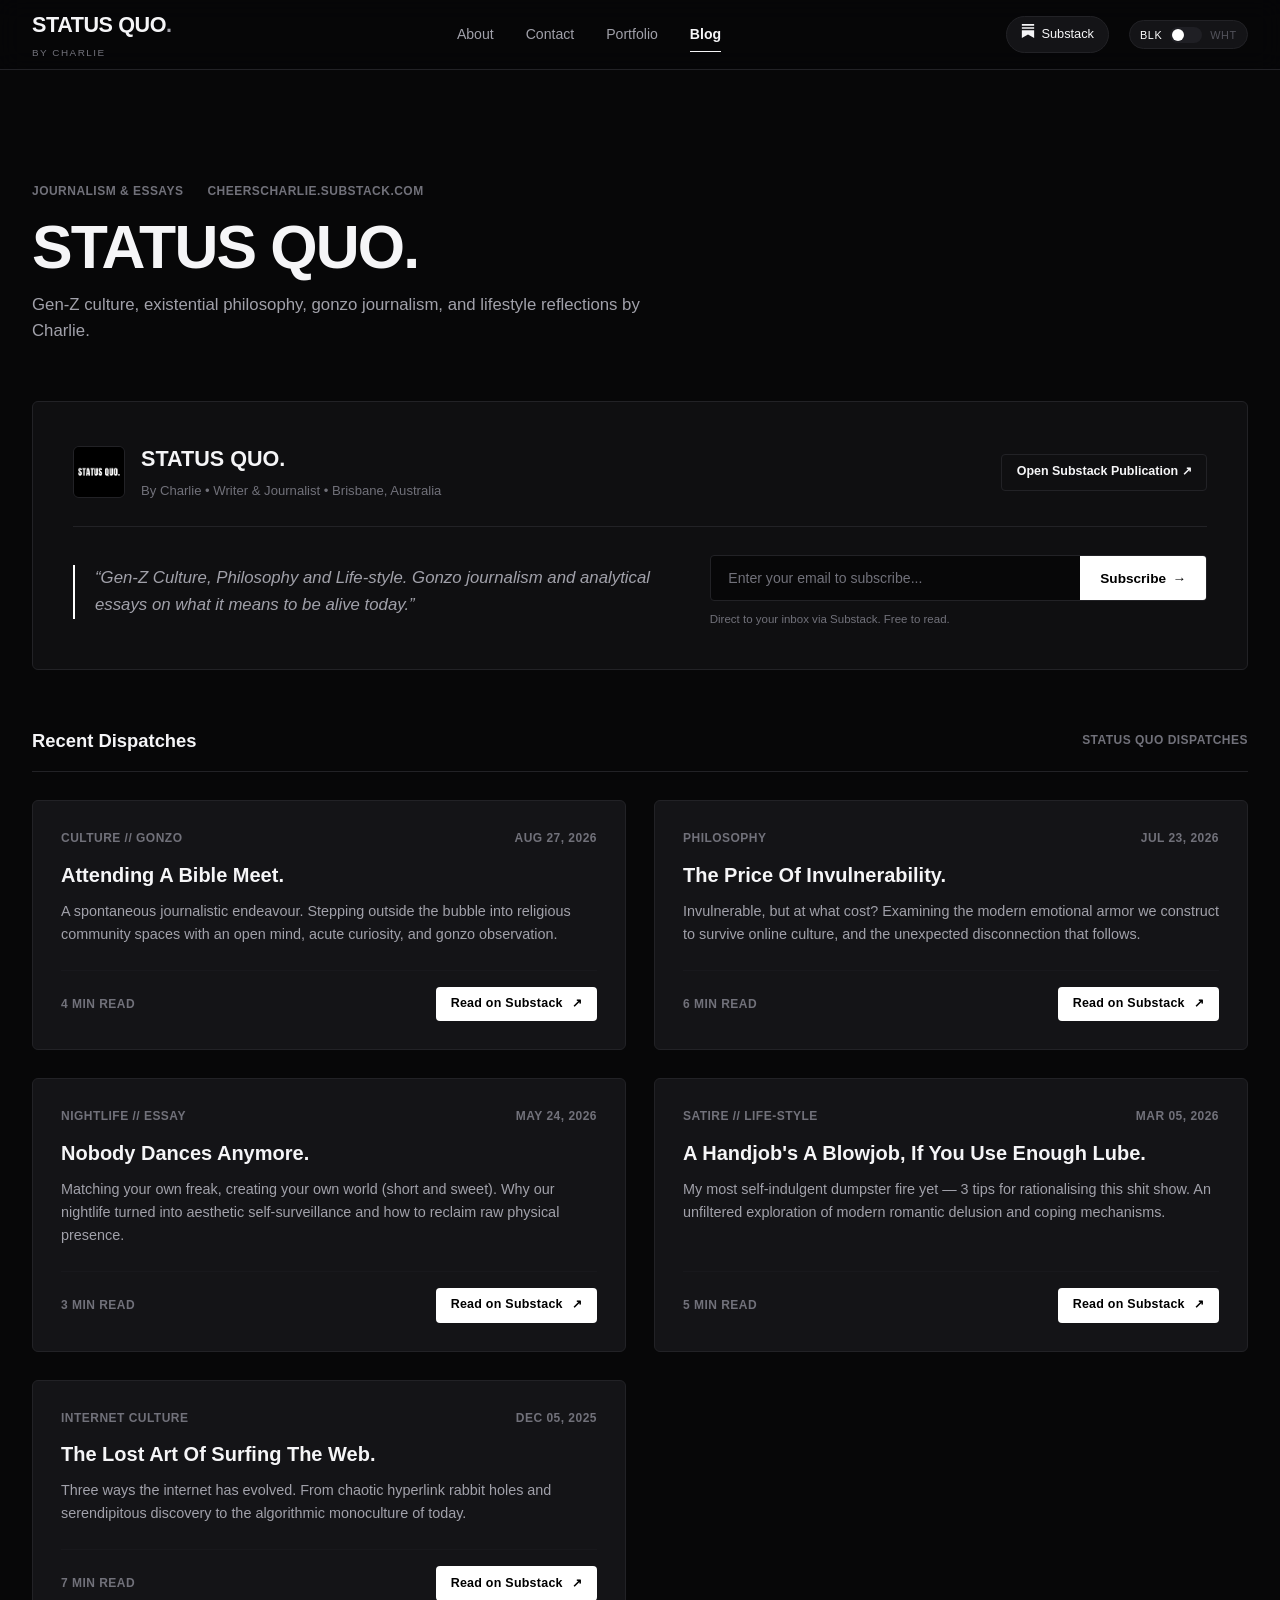
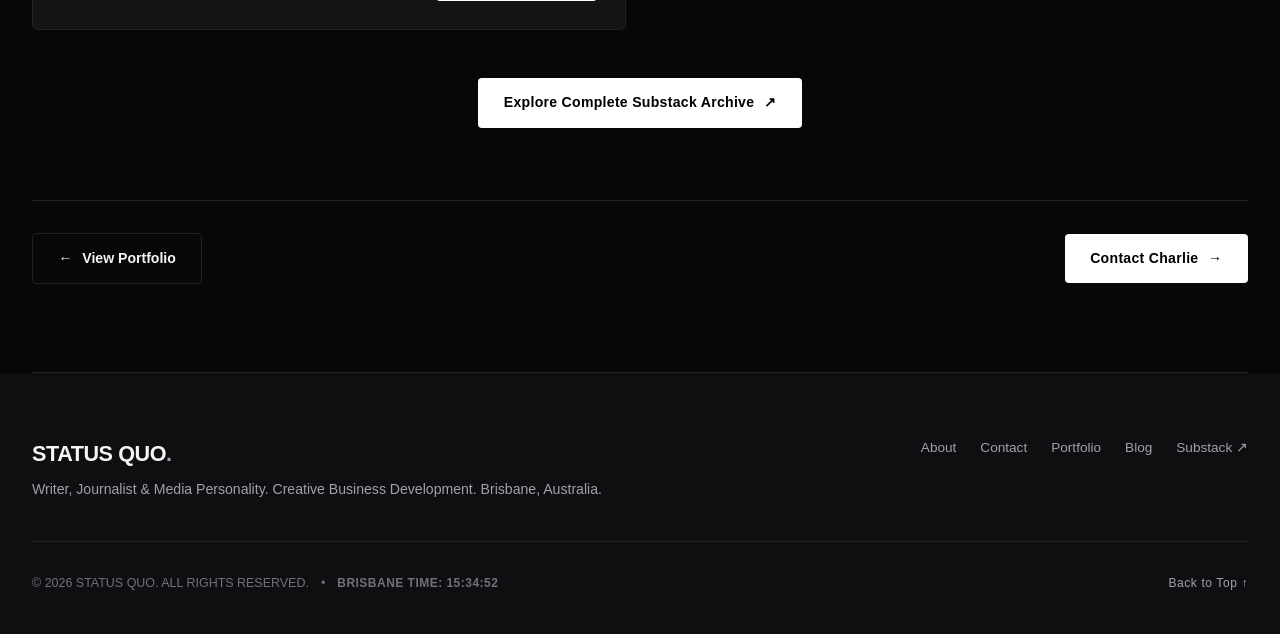
==== commit be0593e2: "Add files via upload" ====
--- a/blog.html
+++ b/blog.html
@@ -122,7 +122,7 @@
           <div class="substack-card-body">
             <div class="substack-blurb">
               <blockquote>
-                “Gen-Z Culture, Philosophy and Life-style. Gonzo journalism, vault clearings, and analytical essays on what it means to be alive today.”
+                “Gen-Z Culture, Philosophy and Life-style. Gonzo journalism and analytical essays on what it means to be alive today.”
               </blockquote>
             </div>
 
@@ -153,8 +153,8 @@
 
         <!-- Articles Feed Header -->
         <div class="articles-feed-header">
-          <h2 class="articles-subheading">Recent Dispatches & Vault Entries</h2>
-          <span class="mono-tag" id="article-count">STATUS QUO VAULT</span>
+          <h2 class="articles-subheading">Recent Dispatches</h2>
+          <span class="mono-tag" id="article-count">STATUS QUO DISPATCHES</span>
         </div>
 
         <!-- Articles Grid (Injected via script.js) -->
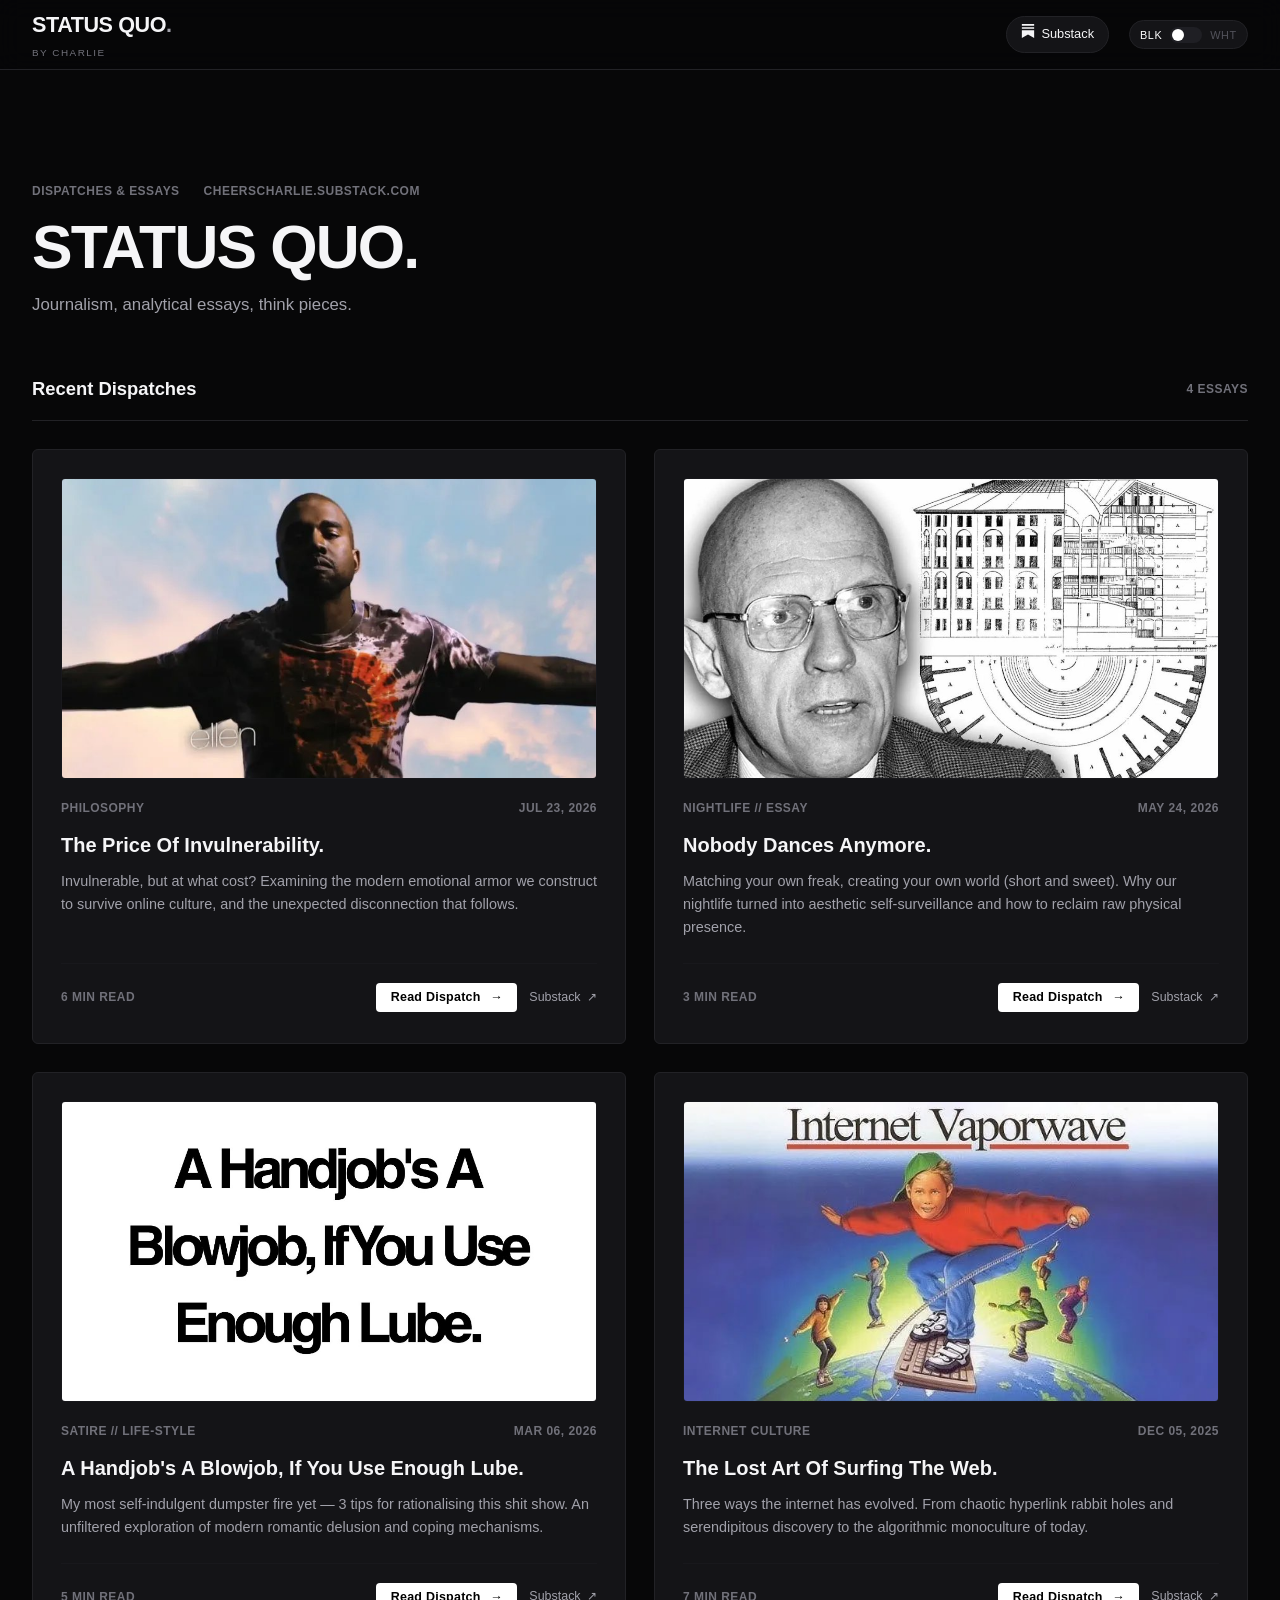
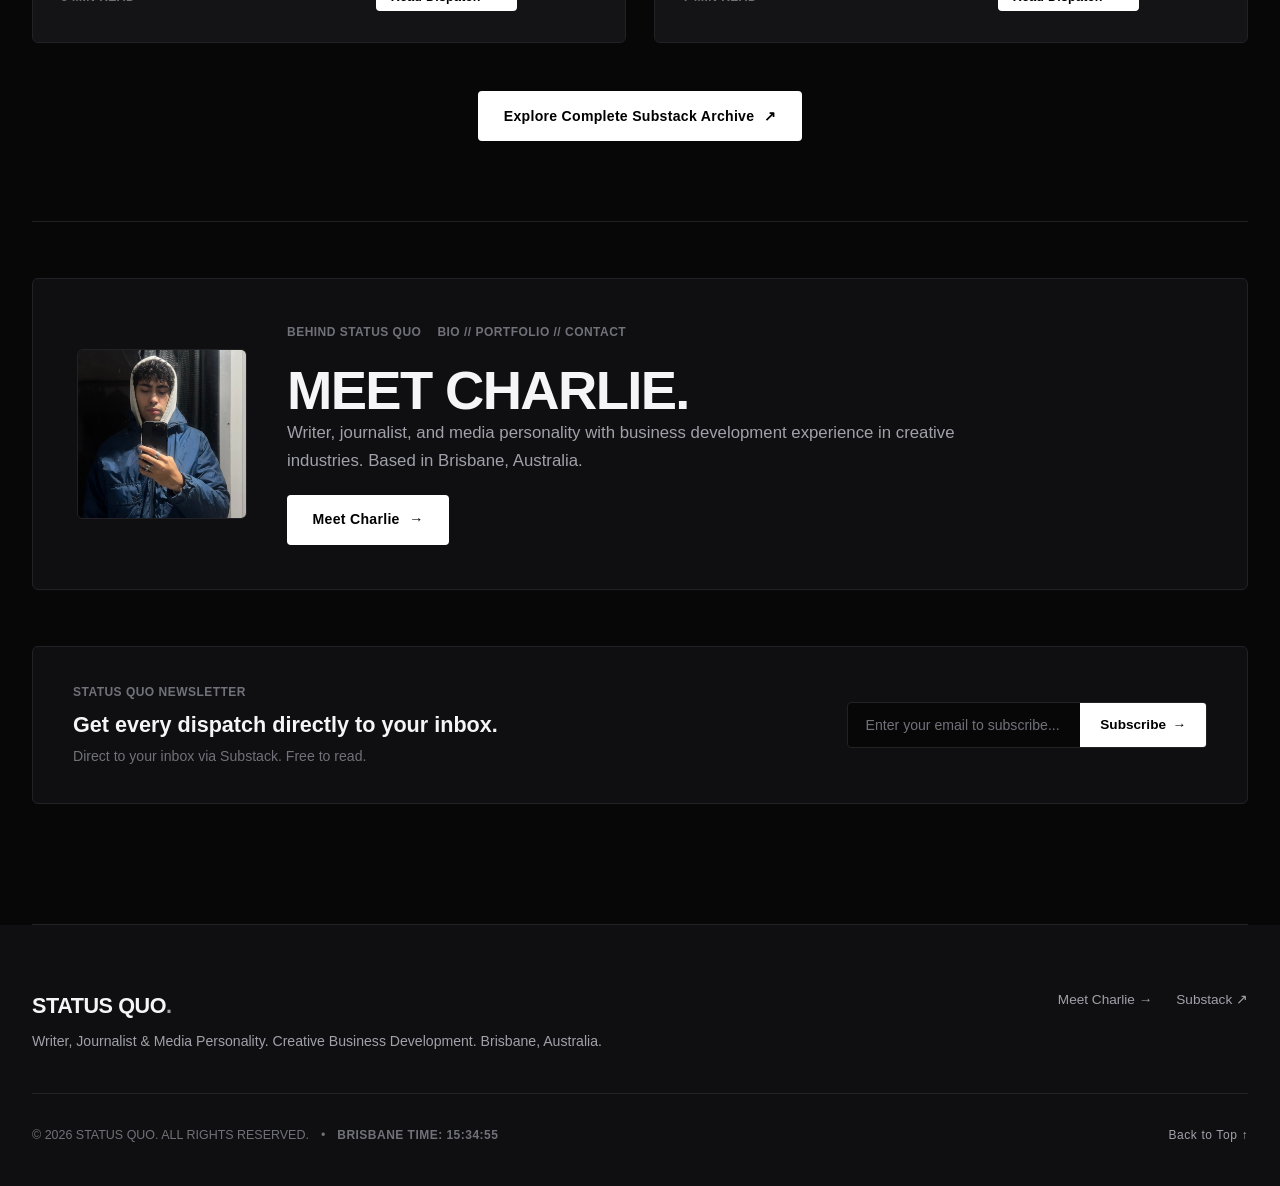
==== commit 1e3c2776: "Add files via upload" ====
--- a/blog.html
+++ b/blog.html
@@ -1,224 +1,12 @@
 <!DOCTYPE html>
-<html lang="en" data-theme="dark">
+<html lang="en">
 <head>
   <meta charset="UTF-8">
-  <meta name="viewport" content="width=device-width, initial-scale=1.0">
-  <title>BLOG & DISPATCHES — Status Quo. | Charlie</title>
-  <meta name="description" content="Status Quo. — Gen-Z Culture, Philosophy and Life-style by Charlie. Dispatches and gonzo journalism from cheerscharlie.substack.com.">
-
-  <!-- Open Graph -->
-  <meta property="og:title" content="STATUS QUO. — Blog & Dispatches | Charlie">
-  <meta property="og:description" content="Gen-Z Culture, Philosophy and Life-style by Charlie.">
-  <meta property="og:type" content="website">
-  <meta property="og:image" content="./substack_logo.png">
-
-  <!-- Google Fonts -->
-  <link rel="preconnect" href="https://fonts.googleapis.com">
-  <link rel="preconnect" href="https://fonts.gstatic.com" crossorigin>
-  <link href="https://fonts.googleapis.com/css2?family=Inter:wght@300;400;500;600;700&family=JetBrains+Mono:wght@400;500&family=Space+Grotesk:wght@500;600;700&family=Syne:wght@700;800&display=swap" rel="stylesheet">
-
-  <link rel="stylesheet" href="./style.css">
+  <meta http-equiv="refresh" content="0; url=./index.html">
+  <title>Redirecting to Status Quo...</title>
+  <script>window.location.href = "./index.html" + window.location.hash;</script>
 </head>
-<body data-page="blog">
-
-  <!-- Sticky Minimal Navigation -->
-  <header class="site-header" id="header">
-    <div class="nav-container">
-      <a href="./index.html" class="brand-link" aria-label="Status Quo Home">
-        <span class="brand-logo-text">STATUS QUO<span class="dot">.</span></span>
-        <span class="brand-sub">BY CHARLIE</span>
-      </a>
-
-      <nav class="main-nav" aria-label="Main Navigation">
-        <ul class="nav-links">
-          <li><a href="./index.html#about" class="nav-link">About</a></li>
-          <li><a href="./index.html#contact" class="nav-link">Contact</a></li>
-          <li><a href="./portfolio.html" class="nav-link">Portfolio</a></li>
-          <li><a href="./blog.html" class="nav-link active">Blog</a></li>
-        </ul>
-      </nav>
-
-      <div class="nav-actions">
-        <!-- Substack Outlink -->
-        <a href="https://cheerscharlie.substack.com/" target="_blank" rel="noopener noreferrer" class="substack-pill-btn" title="Visit Cheers Charlie Substack">
-          <span class="substack-icon">
-            <svg width="14" height="14" viewBox="0 0 24 24" fill="currentColor">
-              <path d="M22.539 8.242H1.46V5.406h21.08v2.836zM1.46 10.812V24L12 18.11 22.54 24V10.812H1.46zM22.54 0H1.46v2.836h21.08V0z"/>
-            </svg>
-          </span>
-          <span class="substack-text">Substack</span>
-        </a>
-
-        <!-- Black Mode / White Mode Switch -->
-        <button id="theme-toggle" class="theme-toggle-btn" aria-label="Toggle Black/White Theme" title="Toggle Black/White Mode (Press 'T')">
-          <span class="theme-mode-label dark-label">BLK</span>
-          <div class="toggle-slider">
-            <span class="toggle-thumb"></span>
-          </div>
-          <span class="theme-mode-label light-label">WHT</span>
-        </button>
-
-        <!-- Mobile Menu Toggle -->
-        <button id="mobile-toggle" class="mobile-toggle-btn" aria-label="Open Navigation Menu">
-          <span></span>
-          <span></span>
-        </button>
-      </div>
-    </div>
-  </header>
-
-  <!-- Mobile Drawer Menu -->
-  <div id="mobile-drawer" class="mobile-drawer" aria-hidden="true">
-    <div class="mobile-drawer-inner">
-      <ul class="mobile-nav-links">
-        <li><a href="./index.html#about" class="mobile-link">About</a></li>
-        <li><a href="./index.html#contact" class="mobile-link">Contact</a></li>
-        <li><a href="./portfolio.html" class="mobile-link">Portfolio</a></li>
-        <li><a href="./blog.html" class="mobile-link active">Blog</a></li>
-      </ul>
-      <div class="mobile-drawer-footer">
-        <a href="https://cheerscharlie.substack.com/" target="_blank" rel="noopener noreferrer" class="btn-primary full-width">
-          Read on Substack ↗
-        </a>
-      </div>
-    </div>
-  </div>
-
-  <main class="page-main">
-    <div class="section-container">
-
-      <!-- ===================================================================
-           1. FEED VIEW (Articles List & Substack Banner)
-           =================================================================== -->
-      <section class="section blog-page-section blog-feed-view" id="blog-feed-view">
-        <div class="section-header">
-          <div class="section-meta">
-            <span class="section-tag mono-tag">JOURNALISM & ESSAYS</span>
-            <span class="section-tag mono-tag">CHEERSCHARLIE.SUBSTACK.COM</span>
-          </div>
-          <div class="section-title-row">
-            <h1 class="section-title">STATUS QUO.</h1>
-            <p class="section-subtitle">
-              Gen-Z culture, existential philosophy, gonzo journalism, and lifestyle reflections by Charlie.
-            </p>
-          </div>
-        </div>
-
-        <!-- Substack Featured Hero Banner -->
-        <div class="substack-hero-card">
-          <div class="substack-card-header">
-            <div class="pub-badge">
-              <img src="./substack_logo.png" alt="Status Quo Publication Logo" class="pub-logo-img">
-              <div class="pub-info">
-                <span class="pub-name">STATUS QUO.</span>
-                <span class="pub-desc">By Charlie • Writer & Journalist • Brisbane, Australia</span>
-              </div>
-            </div>
-            <a href="https://cheerscharlie.substack.com/" target="_blank" rel="noopener noreferrer" class="btn-outline sm">
-              Open Substack Publication ↗
-            </a>
-          </div>
-
-          <div class="substack-card-body">
-            <div class="substack-blurb">
-              <blockquote>
-                “Gen-Z Culture, Philosophy and Life-style. Gonzo journalism and analytical essays on what it means to be alive today.”
-              </blockquote>
-            </div>
-
-            <!-- Integrated Newsletter Subscribe Widget -->
-            <form 
-              class="newsletter-box" 
-              action="https://cheerscharlie.substack.com/subscribe" 
-              method="get" 
-              target="_blank"
-            >
-              <div class="newsletter-input-wrap">
-                <input 
-                  type="email" 
-                  name="email" 
-                  class="newsletter-input" 
-                  placeholder="Enter your email to subscribe..." 
-                  required
-                >
-                <button type="submit" class="newsletter-submit-btn">
-                  <span>Subscribe</span>
-                  <span class="btn-arrow">→</span>
-                </button>
-              </div>
-              <p class="newsletter-disclaimer">Direct to your inbox via Substack. Free to read.</p>
-            </form>
-          </div>
-        </div>
-
-        <!-- Articles Feed Header -->
-        <div class="articles-feed-header">
-          <h2 class="articles-subheading">Recent Dispatches</h2>
-          <span class="mono-tag" id="article-count">STATUS QUO DISPATCHES</span>
-        </div>
-
-        <!-- Articles Grid (Injected via script.js) -->
-        <div class="articles-grid" id="articles-feed">
-          <!-- Dynamically populated from posts-data.js -->
-        </div>
-
-        <div class="dispatches-footer-cta">
-          <a href="https://cheerscharlie.substack.com/archive" target="_blank" rel="noopener noreferrer" class="btn-minimal">
-            <span>Explore Complete Substack Archive</span>
-            <span class="btn-arrow">↗</span>
-          </a>
-        </div>
-
-        <!-- Page Bottom Navigation -->
-        <div class="page-bottom-nav">
-          <a href="./portfolio.html" class="btn-outline">
-            <span class="btn-arrow">←</span>
-            <span>View Portfolio</span>
-          </a>
-          <a href="./index.html#contact" class="btn-minimal">
-            <span>Contact Charlie</span>
-            <span class="btn-arrow">→</span>
-          </a>
-        </div>
-      </section>
-
-    </div>
-  </main>
-
-  <!-- SITE FOOTER -->
-  <footer class="site-footer">
-    <div class="footer-container">
-      <div class="footer-top">
-        <div class="footer-brand">
-          <span class="brand-logo-text">STATUS QUO<span class="dot">.</span></span>
-          <p class="footer-tagline">Writer, Journalist & Media Personality. Creative Business Development. Brisbane, Australia.</p>
-        </div>
-
-        <div class="footer-nav">
-          <a href="./index.html#about">About</a>
-          <a href="./index.html#contact">Contact</a>
-          <a href="./portfolio.html">Portfolio</a>
-          <a href="./blog.html">Blog</a>
-          <a href="https://cheerscharlie.substack.com/" target="_blank" rel="noopener noreferrer">Substack ↗</a>
-        </div>
-      </div>
-
-      <div class="footer-bottom">
-        <div class="footer-info">
-          <span>© 2026 STATUS QUO. ALL RIGHTS RESERVED.</span>
-          <span class="footer-sep">•</span>
-          <span id="live-clock" class="mono-tag">BRISBANE TIME: --:--:--</span>
-        </div>
-        <button id="back-to-top" class="back-to-top-btn" title="Back to top">
-          Back to Top ↑
-        </button>
-      </div>
-    </div>
-  </footer>
-
-  <!-- Substack Posts Data (Ripped Articles) -->
-  <script src="./posts-data.js"></script>
-  <!-- Site Scripts -->
-  <script src="./script.js"></script>
+<body>
+  <p>Redirecting to <a href="./index.html">Status Quo Dispatches</a>...</p>
 </body>
 </html>
